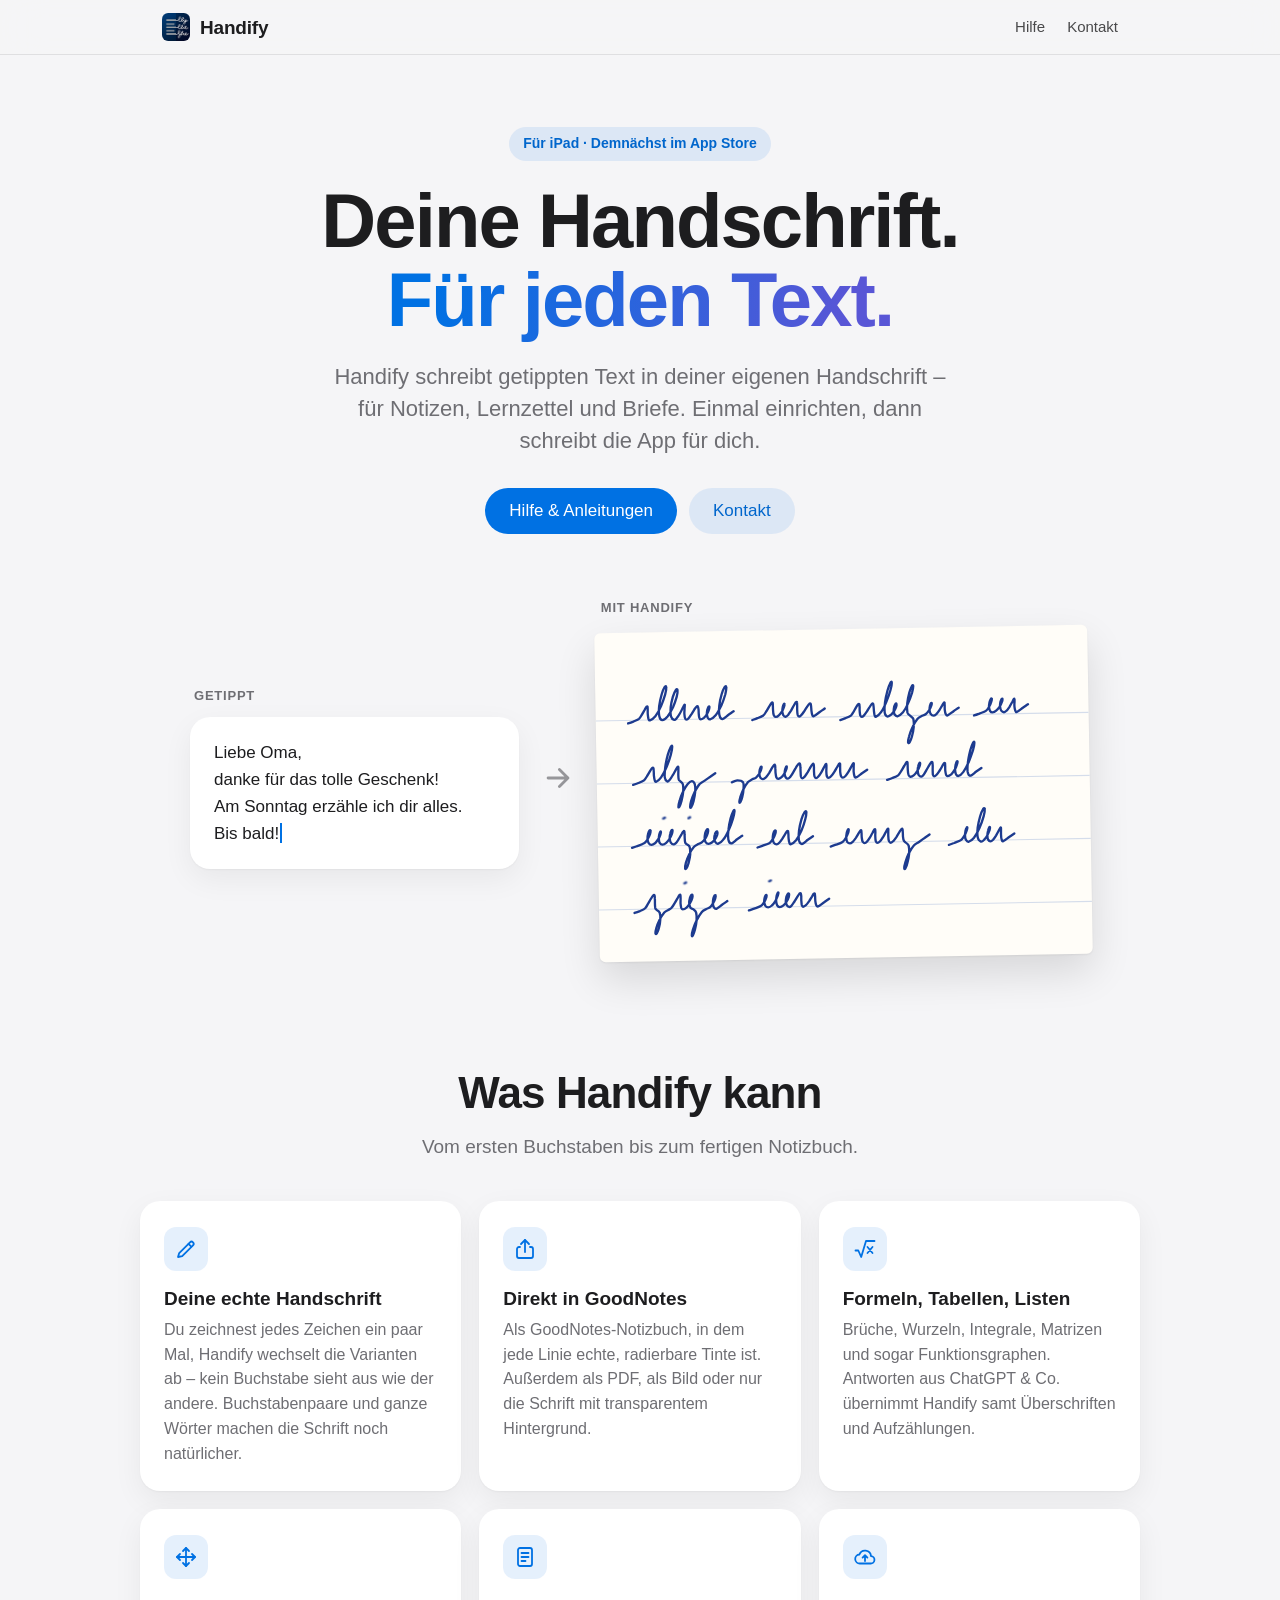
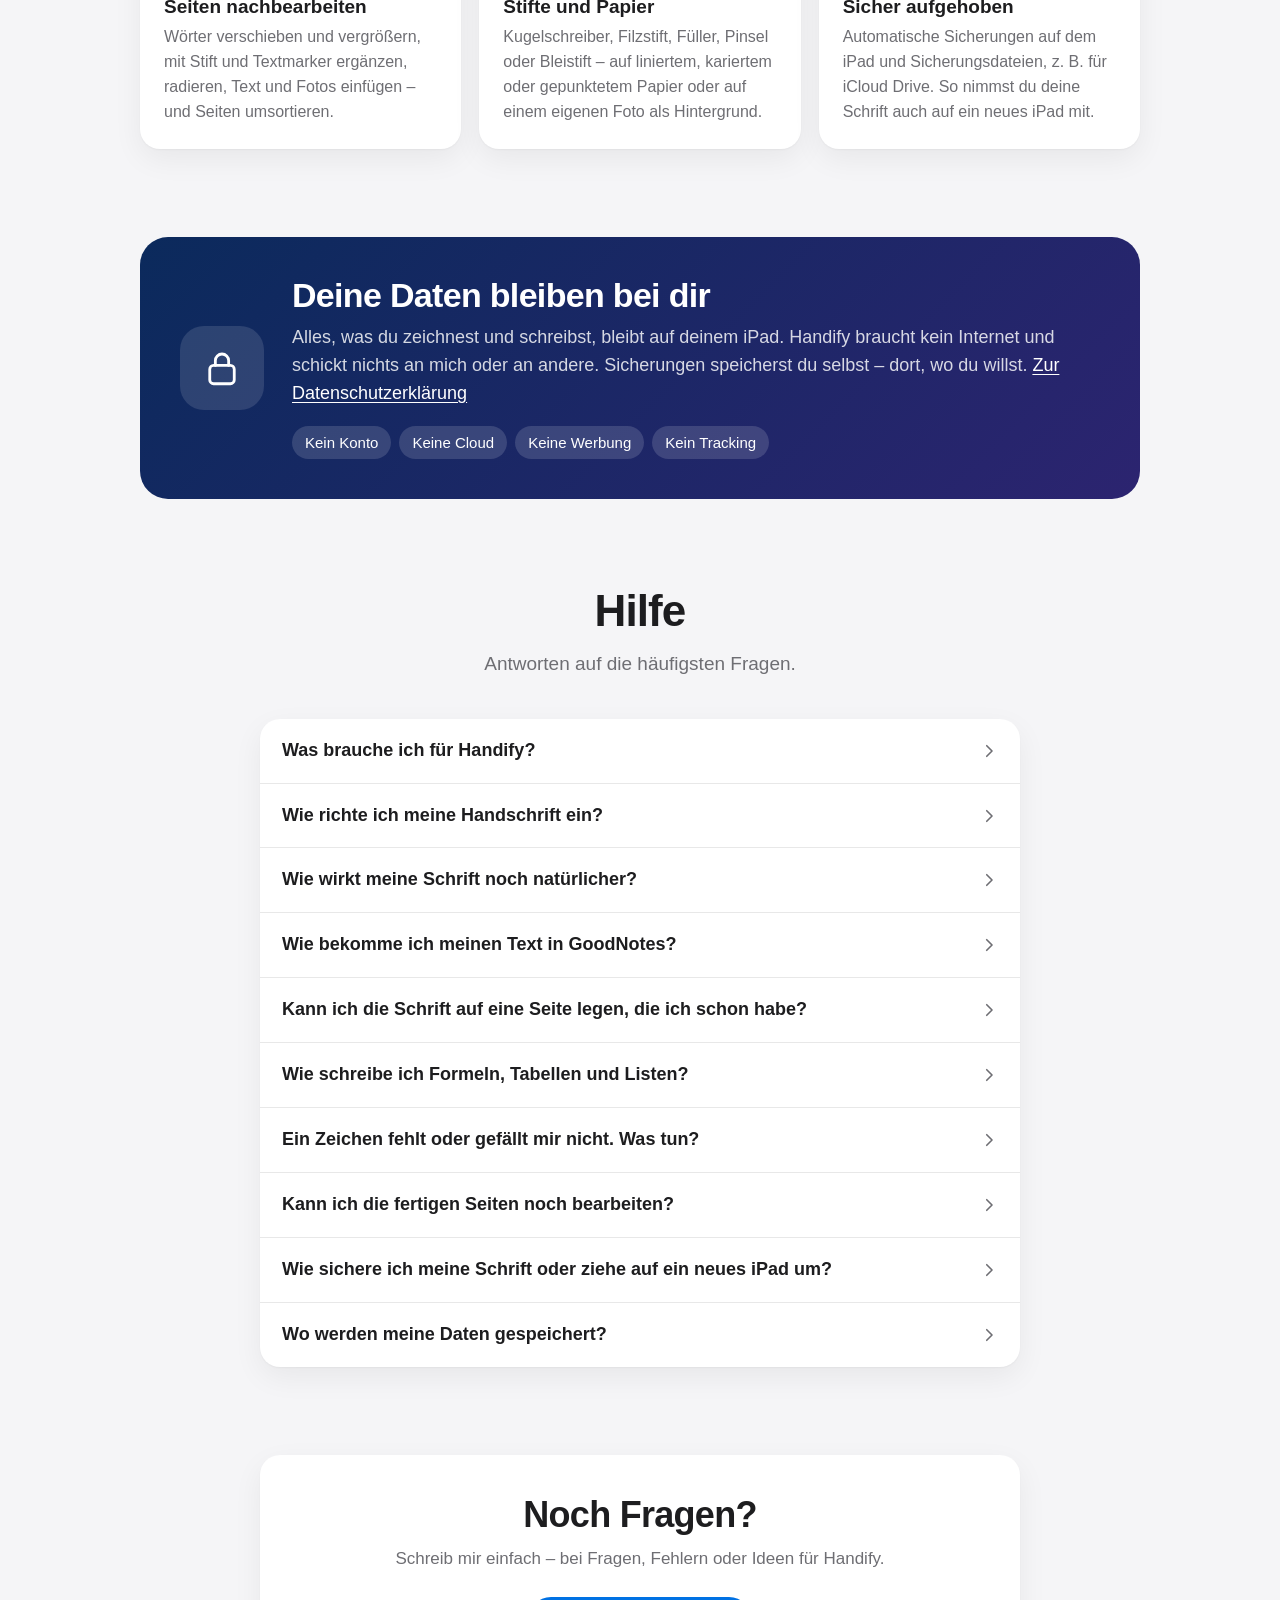
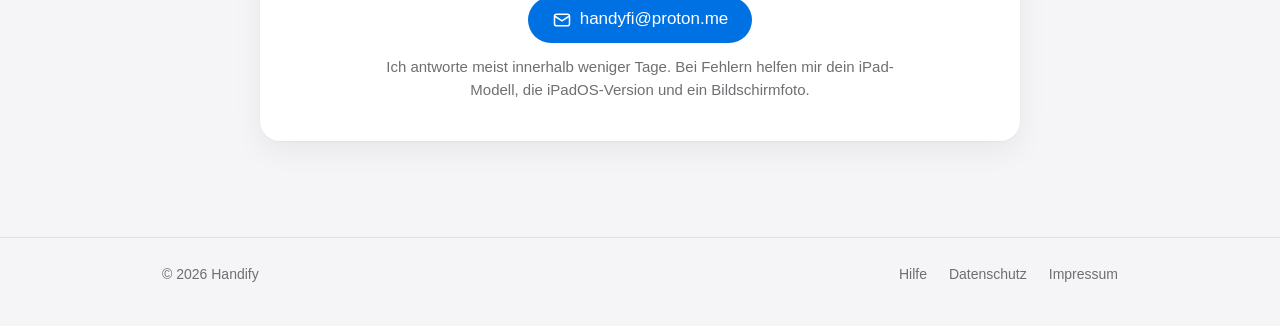
==== index.html @ c8c31cb7 "Neues Logo: Favicon, Kopfzeile und Link-Vorschau Co-Authored-By: Claude Opus 5.5 <noreply@anthropic." ====
<!doctype html>
<html lang="de">
<head>
  <meta charset="utf-8">
  <meta name="viewport" content="width=device-width, initial-scale=1">
  <title>Handify – Deine Handschrift für jeden Text</title>
  <meta name="description" content="Handify schreibt getippten Text in deiner eigenen Handschrift – auf dem iPad, als radierbares GoodNotes-Notizbuch, PDF oder Bild. Ohne Konto, ohne Cloud.">
  <meta name="theme-color" content="#f5f5f7" media="(prefers-color-scheme: light)">
  <meta name="theme-color" content="#000000" media="(prefers-color-scheme: dark)">
  <link rel="canonical" href="https://handifyapp.github.io/">
  <meta property="og:type" content="website">
  <meta property="og:site_name" content="Handify">
  <meta property="og:title" content="Handify – Deine Handschrift für jeden Text">
  <meta property="og:description" content="Getippter Text in deiner eigenen Handschrift – auf dem iPad, als radierbares GoodNotes-Notizbuch, PDF oder Bild.">
  <meta property="og:url" content="https://handifyapp.github.io/">
  <meta property="og:image" content="https://handifyapp.github.io/og.png">
  <meta property="og:locale" content="de_DE">
  <meta name="twitter:card" content="summary_large_image">
  <link rel="icon" href="/favicon.svg" type="image/svg+xml">
  <link rel="icon" href="/favicon-32.png" sizes="32x32" type="image/png">
  <link rel="apple-touch-icon" href="/apple-touch-icon.png">
  <link rel="stylesheet" href="/style.css">
</head>
<body>
  <header class="topbar">
    <div class="wrap">
      <a class="brand" href="/">
        <img src="/favicon.svg" alt="" width="28" height="28">
        Handify
      </a>
      <nav class="nav" aria-label="Seitenbereiche">
        <a href="#hilfe">Hilfe</a>
        <a href="#kontakt">Kontakt</a>
      </nav>
    </div>
  </header>

  <main>
    <section class="hero wrap">
      <p class="eyebrow">Für iPad · Demnächst im App Store</p>
      <h1>Deine Handschrift.<br><span class="gradient">Für jeden Text.</span></h1>
      <p class="lead">Handify schreibt getippten Text in deiner eigenen Handschrift – für Notizen, Lernzettel und Briefe. Einmal einrichten, dann schreibt die App für dich.</p>
      <div class="actions">
        <a class="button" href="#hilfe">Hilfe &amp; Anleitungen</a>
        <a class="button secondary" href="#kontakt">Kontakt</a>
      </div>

      <div class="demo">
        <div>
          <p class="demo-label">Getippt</p>
          <div class="typed">
            <p>Liebe Oma,<br>danke für das tolle Geschenk!<br>Am Sonntag erzähle ich dir alles.<br>Bis bald!<span class="caret" aria-hidden="true"></span></p>
          </div>
        </div>
        <div class="arrow" aria-hidden="true">
          <svg viewBox="0 0 24 24" fill="none" stroke="currentColor" stroke-width="2" stroke-linecap="round" stroke-linejoin="round"><path d="M5 12h14M13 6l6 6-6 6"/></svg>
        </div>
        <div>
          <p class="demo-label">Mit Handify</p>
          <div class="paper">
            <svg viewBox="0 0 360 240" role="img" aria-label="Derselbe Text, mit der Hand geschrieben">
              <line class="rule" x1="0" x2="360" y1="64" y2="64"/>
              <line class="rule" x1="0" x2="360" y1="110" y2="110"/>
              <line class="rule" x1="0" x2="360" y1="156" y2="156"/>
              <line class="rule" x1="0" x2="360" y1="202" y2="202"/>
              <g class="ink"><path class="w" style="--len:289;--t:0.38s;--d:0.40s" d="M23.6 66.2C24.3 66 26.2 65.4 27.5 64.9C28.8 64.3 30.5 63.8 31.6 63C32.6 62.2 33.1 61 33.8 59.9C34.5 58.9 35.3 57.4 35.9 56.5C36.4 55.5 37 54.6 37.3 54.2C37.7 53.9 37.9 53.9 38 54.2C38.1 54.6 38.1 55.5 38.1 56.5C38.1 57.4 38 58.9 38.1 59.9C38.2 61 38.3 62.3 38.5 63C38.8 63.7 38.8 64.5 39.6 64.2C40.5 63.9 42.2 63 43.6 61.3C45 59.6 46.7 56.6 47.9 54C49.1 51.4 50.3 47.9 51 45.7C51.7 43.4 52 41.1 51.9 40.2C51.9 39.3 51.3 39.3 50.7 40.2C50.1 41.1 49.1 43.4 48.4 45.7C47.7 47.9 46.9 51.4 46.5 54C46.2 56.6 46.1 59.6 46.5 61.3C46.8 63 47.7 64.1 48.7 64.2C49.7 64.2 51.2 63.1 52.5 61.6C53.8 60 55.4 57.3 56.6 54.9C57.7 52.5 58.8 49.4 59.4 47.4C60 45.3 60.2 43.2 60.1 42.4C60 41.6 59.4 41.6 58.9 42.4C58.3 43.2 57.3 45.3 56.6 47.4C56 49.4 55.2 52.5 54.9 54.9C54.7 57.3 54.6 60 55 61.6C55.4 63.1 56.6 64 57.3 64.2C58 64.4 58.5 63.7 59.2 62.9C59.9 62.1 60.8 60.8 61.5 59.6C62.2 58.5 63 57 63.5 55.9C64.1 54.9 64.5 53.9 64.8 53.5C65.1 53.1 65.2 53.1 65.2 53.5C65.3 53.9 65.1 54.9 65 55.9C65 57 64.8 58.5 64.8 59.6C64.9 60.8 64.9 62.1 65.2 62.9C65.4 63.7 65.9 64.2 66.4 64.2C66.8 64.2 67.4 63.7 68 63C68.6 62.4 69.3 61.2 70 60.2C70.7 59.1 71.5 57.8 72.1 56.9C72.8 56 73.4 55.1 73.8 54.8C74.2 54.4 74.6 54.4 74.8 54.8C75 55.1 75.1 56 75.2 56.9C75.3 57.8 75.2 59.1 75.3 60.2C75.4 61.2 75.4 62.4 75.7 63C75.9 63.7 76 64.2 76.6 64.2C77.2 64.2 78.2 63.7 79 63.1C79.8 62.4 80.7 61.3 81.3 60.3C82 59.3 82.5 58.1 82.8 57.2C83.1 56.3 83.2 55.5 83.2 55.1C83.1 54.8 82.8 54.8 82.5 55.1C82.3 55.5 81.9 56.3 81.6 57.2C81.4 58.1 81.2 59.3 81.2 60.3C81.3 61.3 81.5 62.4 81.9 63.1C82.3 63.7 82.7 64.5 83.7 64.2C84.6 63.9 86.3 63 87.6 61.4C89 59.7 90.6 56.8 91.9 54.3C93.1 51.8 94.2 48.5 94.9 46.3C95.5 44 95.8 41.9 95.7 41C95.7 40.1 95.1 40.1 94.5 41C93.9 41.9 92.9 44 92.2 46.3C91.5 48.5 90.7 51.8 90.4 54.3C90.1 56.8 90 59.7 90.4 61.4C90.7 63 91.5 64.2 92.6 64.2C93.7 64.1 95.6 62.1 97 61.2C98.4 60.3 100.1 59.1 100.8 58.7"/><path class="w" style="--len:121;--t:0.16s;--d:0.83s" d="M114.3 65.3C114.9 65.1 116.8 64.6 118.1 64C119.5 63.5 121.3 62.9 122.4 62.1C123.5 61.2 124 60 124.8 58.9C125.6 57.7 126.4 56.3 127 55.3C127.7 54.3 128.2 53.3 128.6 52.9C129 52.5 129.2 52.5 129.4 52.9C129.5 53.3 129.5 54.3 129.5 55.3C129.5 56.3 129.5 57.7 129.6 58.9C129.6 60 129.8 61.3 130.1 62.1C130.4 62.8 130.7 63.3 131.3 63.3C132 63.4 133 62.9 133.7 62.2C134.5 61.6 135.4 60.4 136.1 59.4C136.7 58.4 137.3 57.1 137.6 56.2C137.9 55.3 138.1 54.4 138 54.1C138 53.7 137.8 53.7 137.5 54.1C137.3 54.4 136.9 55.3 136.7 56.2C136.5 57.1 136.3 58.4 136.3 59.4C136.4 60.4 136.6 61.6 137 62.2C137.4 62.9 138.1 63.4 138.7 63.3C139.3 63.3 139.8 62.8 140.5 62.1C141.1 61.3 141.9 60 142.7 58.9C143.4 57.7 144.2 56.2 144.8 55.2C145.4 54.2 146 53.3 146.3 52.9C146.7 52.5 147 52.5 147.1 52.9C147.3 53.3 147.2 54.2 147.2 55.2C147.3 56.2 147.1 57.7 147.2 58.9C147.2 60 147.3 61.3 147.5 62.1C147.7 62.8 148 63.3 148.5 63.3C148.9 63.4 149.6 62.9 150.2 62.2C150.9 61.6 151.7 60.4 152.4 59.4C153.1 58.4 153.9 57.1 154.5 56.2C155.1 55.4 155.7 54.5 156.1 54.2C156.5 53.8 156.8 53.8 157.1 54.2C157.3 54.5 157.3 55.4 157.4 56.2C157.5 57.1 157.5 58.4 157.6 59.4C157.7 60.4 157.8 61.6 158.1 62.2C158.4 62.9 158.3 63.7 159.2 63.3C160.1 63 162.2 61.3 163.6 60.3C164.9 59.4 166.7 58.3 167.3 57.8"/><path class="w" style="--len:302;--t:0.40s;--d:1.04s" d="M178.5 66.4C179.2 66.2 181.1 65.6 182.4 65.1C183.7 64.6 185.3 64 186.3 63.3C187.3 62.5 187.7 61.4 188.4 60.4C189 59.4 189.8 58.1 190.3 57.2C190.9 56.3 191.4 55.4 191.8 55.1C192.2 54.7 192.4 54.7 192.6 55.1C192.7 55.4 192.7 56.3 192.8 57.2C192.8 58.1 192.7 59.4 192.8 60.4C192.9 61.4 192.9 62.6 193.2 63.3C193.4 63.9 193.7 64.4 194.2 64.4C194.6 64.4 195.3 63.9 195.9 63.3C196.6 62.6 197.4 61.4 198.1 60.4C198.8 59.4 199.5 58.1 200.2 57.2C200.8 56.3 201.3 55.4 201.8 55C202.2 54.7 202.5 54.7 202.7 55C202.9 55.4 202.9 56.3 203 57.2C203.1 58.1 203.1 59.4 203.2 60.4C203.3 61.4 203.4 62.6 203.6 63.3C203.9 63.9 203.9 64.7 204.7 64.4C205.4 64.1 207 63.2 208.2 61.4C209.5 59.7 211.1 56.6 212.3 53.9C213.5 51.2 214.8 47.7 215.5 45.3C216.2 43 216.6 40.7 216.6 39.8C216.6 38.8 216.2 38.8 215.6 39.8C215.1 40.7 214.1 43 213.4 45.3C212.7 47.7 211.8 51.2 211.4 53.9C211 56.6 210.8 59.7 211 61.4C211.2 63.2 212.1 64.1 212.8 64.4C213.5 64.7 214.6 63.9 215.5 63.3C216.3 62.7 217.3 61.5 218 60.5C218.6 59.6 219.2 58.3 219.5 57.4C219.8 56.5 219.8 55.7 219.7 55.3C219.6 55 219.3 55 219 55.3C218.7 55.7 218.2 56.5 218 57.4C217.8 58.3 217.5 59.6 217.6 60.5C217.7 61.5 218 62.7 218.4 63.3C218.9 63.9 219.5 64.6 220.5 64.4C221.4 64.1 222.9 63.3 224.2 61.8C225.5 60.2 227.1 57.5 228.2 55.1C229.4 52.7 230.5 49.6 231.2 47.5C231.8 45.4 232.2 43.4 232.2 42.5C232.2 41.7 231.7 41.7 231.2 42.5C230.7 43.4 229.8 45.4 229.2 47.5C228.6 49.6 227.9 52.7 227.6 55.1C227.3 57.5 227.3 60.2 227.6 61.8C228 63.3 229.1 63.6 229.8 64.4C230.5 65.2 231.5 65.3 231.9 66.7C232.2 68.1 232.2 70.5 232 72.6C231.8 74.7 231.2 77.4 230.6 79.3C230.1 81.1 229.2 82.9 228.8 83.6C228.3 84.4 227.8 84.4 227.7 83.6C227.7 82.9 227.9 81.1 228.5 79.3C229 77.4 230 74.7 231.1 72.6C232.1 70.5 233.6 68.1 234.8 66.7C236 65.3 237.3 65 238.3 64.4C239.3 63.8 240.1 63.9 240.9 63.3C241.8 62.6 242.7 61.5 243.4 60.5C244.1 59.5 244.7 58.2 245 57.4C245.4 56.5 245.5 55.6 245.5 55.3C245.4 55 245.1 55 244.9 55.3C244.7 55.6 244.3 56.5 244.1 57.4C243.9 58.2 243.7 59.5 243.8 60.5C243.9 61.5 244.2 62.6 244.7 63.3C245.1 63.9 246 64.4 246.6 64.4C247.3 64.4 248 63.9 248.7 63.3C249.4 62.6 250.3 61.4 251 60.4C251.7 59.4 252.4 58.1 253 57.2C253.5 56.3 254 55.4 254.3 55.1C254.6 54.7 254.7 54.7 254.8 55.1C254.9 55.4 254.8 56.3 254.9 57.2C254.9 58.1 254.8 59.4 254.9 60.4C255 61.4 255.2 62.6 255.5 63.3C255.9 63.9 255.9 64.7 256.9 64.4C257.9 64.1 259.9 62.3 261.3 61.4C262.7 60.5 264.4 59.3 265.1 58.9"/><path class="w" style="--len:95;--t:0.12s;--d:1.49s" d="M276.2 64.8C276.9 64.6 278.7 64 280.1 63.5C281.6 62.9 283.7 62.4 284.9 61.6C286.1 60.8 286.7 59.6 287.3 58.6C288 57.5 288.6 56.1 288.9 55.1C289.3 54.2 289.4 53.3 289.3 52.9C289.3 52.5 288.9 52.5 288.7 52.9C288.4 53.3 287.9 54.2 287.7 55.1C287.5 56.1 287.2 57.5 287.2 58.6C287.3 59.6 287.5 60.9 287.9 61.6C288.3 62.3 289 62.8 289.7 62.8C290.5 62.8 291.6 62.3 292.4 61.6C293.3 60.9 294.3 59.7 295 58.7C295.7 57.6 296.4 56.2 296.7 55.3C297.1 54.4 297.2 53.5 297.1 53.1C297.1 52.8 296.8 52.8 296.5 53.1C296.3 53.5 295.8 54.4 295.6 55.3C295.4 56.2 295.2 57.6 295.3 58.7C295.4 59.7 295.6 60.9 296.1 61.6C296.6 62.3 297.5 62.8 298.1 62.8C298.8 62.8 299.4 62.3 300.1 61.6C300.8 61 301.6 59.8 302.3 58.8C302.9 57.7 303.6 56.4 304.2 55.5C304.7 54.6 305.1 53.7 305.4 53.4C305.7 53 305.8 53 305.9 53.4C306 53.7 305.9 54.6 305.9 55.5C305.8 56.4 305.7 57.7 305.8 58.8C305.9 59.8 306 61 306.3 61.6C306.6 62.3 306.6 63.1 307.5 62.8C308.5 62.5 310.6 60.7 311.9 59.8C313.3 58.9 315 57.7 315.7 57.3"/><path class="w" style="--len:223;--t:0.29s;--d:1.66s" d="M26.5 111.1C27.2 110.9 29.1 110.3 30.4 109.8C31.8 109.3 33.5 108.7 34.5 107.9C35.6 107 36.1 105.9 36.8 104.8C37.6 103.7 38.4 102.3 39 101.3C39.6 100.3 40.2 99.4 40.6 99C41 98.6 41.3 98.6 41.5 99C41.7 99.4 41.7 100.3 41.7 101.3C41.8 102.3 41.7 103.7 41.8 104.8C41.9 105.9 42 107.2 42.3 107.9C42.5 108.6 42.6 109.4 43.4 109.1C44.2 108.8 45.7 107.8 47 106C48.3 104.2 50 101.1 51.2 98.3C52.4 95.6 53.7 91.9 54.4 89.5C55.1 87.1 55.5 84.7 55.5 83.8C55.6 82.8 55.1 82.8 54.5 83.8C54 84.7 53 87.1 52.2 89.5C51.5 91.9 50.6 95.6 50.2 98.3C49.8 101.1 49.5 104.2 49.7 106C49.9 107.8 50.9 108.8 51.5 109.1C52.1 109.4 52.6 108.6 53.3 107.8C54 107.1 54.8 105.8 55.5 104.6C56.3 103.5 57 102 57.6 101C58.2 100 58.7 99.1 59.1 98.7C59.4 98.3 59.6 98.3 59.7 98.7C59.8 99.1 59.7 100 59.7 101C59.7 102 59.6 103.5 59.6 104.6C59.6 105.8 59.7 107.1 59.9 107.8C60.2 108.6 60.5 108.5 61 109.1C61.5 109.7 62.5 110 62.8 111.3C63.1 112.6 63.1 115 62.9 117C62.7 119 62.1 121.6 61.6 123.4C61.1 125.2 60.4 126.9 60 127.6C59.6 128.3 59.2 128.3 59.3 127.6C59.3 126.9 59.6 125.2 60.2 123.4C60.7 121.6 61.7 119 62.7 117C63.7 115 65.1 112.6 66.2 111.3C67.3 110 68.5 109.1 69.3 109.1C70.2 109.1 71.1 110 71.5 111.4C71.8 112.7 71.9 115.1 71.7 117.1C71.5 119.2 70.9 121.9 70.4 123.7C69.9 125.5 69.1 127.3 68.7 128C68.2 128.7 67.8 128.7 67.8 128C67.8 127.3 68.1 125.5 68.6 123.7C69.2 121.9 70.2 119.2 71.3 117.1C72.4 115.1 73.8 112.7 75 111.4C76.2 110 77.2 110 78.5 109.1C79.8 108.2 81.5 107 82.9 106.1C84.2 105.2 86 104 86.6 103.6"/><path class="w" style="--len:265;--t:0.35s;--d:2.01s" d="M98.6 110.5C99.2 110.3 101.1 109.3 102.5 109.2C103.8 109.2 105.9 109.5 106.7 110.5C107.5 111.6 107.1 113.8 107 115.6C106.9 117.4 106.4 119.7 106 121.3C105.6 122.9 104.9 124.4 104.6 125C104.2 125.7 103.8 125.7 103.8 125C103.8 124.4 104.1 122.9 104.6 121.3C105.2 119.7 106.1 117.4 107 115.6C108 113.8 109.3 111.7 110.4 110.5C111.5 109.4 112.6 109.1 113.6 108.5C114.5 108 115.3 108.1 116.1 107.5C117 106.8 117.9 105.7 118.6 104.7C119.2 103.8 119.8 102.5 120.1 101.6C120.4 100.8 120.5 100 120.5 99.6C120.4 99.3 120.1 99.3 119.9 99.6C119.7 100 119.3 100.8 119.1 101.6C118.9 102.5 118.7 103.8 118.8 104.7C118.8 105.7 119.1 106.8 119.5 107.5C120 108.1 120.8 108.6 121.4 108.5C122.1 108.5 122.7 108 123.5 107.3C124.2 106.6 125.1 105.3 125.9 104.2C126.6 103.1 127.4 101.7 128 100.7C128.7 99.7 129.2 98.8 129.6 98.4C130 98 130.2 98 130.3 98.4C130.5 98.8 130.5 99.7 130.5 100.7C130.6 101.7 130.5 103.1 130.6 104.2C130.7 105.3 130.8 106.6 131.1 107.3C131.4 108 131.8 108.5 132.4 108.5C133 108.6 134 108.1 134.7 107.5C135.5 106.9 136.4 105.8 137 104.8C137.6 103.9 138.2 102.6 138.5 101.8C138.8 101 138.9 100.2 138.9 99.8C138.9 99.5 138.6 99.5 138.4 99.8C138.2 100.2 137.8 101 137.6 101.8C137.4 102.6 137.2 103.9 137.2 104.8C137.3 105.8 137.5 106.9 137.9 107.5C138.3 108.1 139 108.6 139.6 108.5C140.2 108.5 140.6 108 141.3 107.3C141.9 106.5 142.8 105.2 143.5 104C144.2 102.9 145.1 101.3 145.7 100.3C146.4 99.3 147 98.3 147.5 97.9C148 97.5 148.3 97.5 148.5 97.9C148.7 98.3 148.8 99.3 148.8 100.3C148.9 101.3 148.8 102.9 148.9 104C148.9 105.2 148.9 106.5 149.1 107.3C149.3 108 149.6 108.5 150 108.5C150.5 108.6 151.1 108 151.8 107.3C152.4 106.6 153.2 105.3 154 104.2C154.7 103.1 155.5 101.6 156.1 100.6C156.7 99.6 157.3 98.7 157.7 98.3C158.1 97.9 158.3 97.9 158.5 98.3C158.7 98.7 158.6 99.6 158.7 100.6C158.7 101.6 158.6 103.1 158.7 104.2C158.7 105.3 158.8 106.6 159 107.3C159.2 108 159.5 108.5 160 108.5C160.5 108.6 161.1 108.1 161.8 107.3C162.5 106.6 163.3 105.4 164 104.3C164.7 103.2 165.4 101.8 166 100.8C166.5 99.9 167 98.9 167.3 98.6C167.6 98.2 167.7 98.2 167.8 98.6C167.9 98.9 167.8 99.9 167.8 100.8C167.8 101.8 167.6 103.2 167.7 104.3C167.7 105.4 167.8 106.6 168 107.3C168.3 108.1 168.6 108.6 169.1 108.5C169.7 108.5 170.4 108 171.1 107.3C171.9 106.6 172.8 105.3 173.5 104.2C174.3 103.1 175 101.6 175.7 100.6C176.3 99.7 176.8 98.7 177.1 98.3C177.5 97.9 177.6 97.9 177.8 98.3C177.9 98.7 177.8 99.7 177.8 100.6C177.8 101.6 177.8 103.1 177.8 104.2C177.9 105.3 178 106.6 178.3 107.3C178.6 108 179.1 108.5 179.6 108.5C180.1 108.6 180.9 108 181.6 107.3C182.3 106.6 183.2 105.3 183.9 104.2C184.6 103.1 185.4 101.6 185.9 100.7C186.5 99.7 187 98.7 187.3 98.3C187.6 98 187.7 98 187.8 98.3C187.9 98.7 187.7 99.7 187.7 100.7C187.7 101.6 187.6 103.1 187.6 104.2C187.7 105.3 187.8 106.6 188.1 107.3C188.3 108 188.4 108.8 189.3 108.5C190.2 108.3 192.3 106.5 193.7 105.5C195.1 104.6 196.8 103.5 197.5 103"/><path class="w" style="--len:208;--t:0.27s;--d:2.40s" d="M211.9 110.7C212.5 110.5 214.4 110 215.8 109.4C217.1 108.9 218.9 108.3 220 107.5C221.1 106.6 221.7 105.4 222.4 104.3C223.2 103.1 224 101.6 224.7 100.6C225.3 99.6 225.9 98.6 226.2 98.2C226.6 97.8 226.8 97.8 227 98.2C227.1 98.6 227.1 99.6 227.1 100.6C227.1 101.6 227.1 103.1 227.2 104.3C227.2 105.4 227.4 106.7 227.7 107.5C228 108.2 228.3 108.7 228.9 108.7C229.6 108.8 230.7 108.3 231.6 107.6C232.5 106.9 233.4 105.6 234.1 104.5C234.8 103.5 235.5 102.1 235.8 101.1C236.2 100.2 236.3 99.3 236.2 98.9C236.2 98.5 235.9 98.5 235.7 98.9C235.4 99.3 235 100.2 234.8 101.1C234.5 102.1 234.3 103.5 234.4 104.5C234.4 105.6 234.7 106.9 235.1 107.6C235.6 108.3 236.5 108.8 237 108.7C237.6 108.7 238 108.2 238.6 107.5C239.2 106.8 239.9 105.5 240.6 104.3C241.3 103.2 242.1 101.8 242.7 100.8C243.3 99.8 243.9 98.8 244.3 98.4C244.7 98 245 98 245.2 98.4C245.3 98.8 245.3 99.8 245.4 100.8C245.4 101.8 245.3 103.2 245.3 104.3C245.3 105.5 245.3 106.8 245.4 107.5C245.6 108.2 245.8 108.7 246.2 108.7C246.7 108.8 247.4 108.3 248.1 107.6C248.8 106.9 249.6 105.7 250.3 104.7C251 103.7 251.8 102.3 252.3 101.4C252.9 100.5 253.4 99.6 253.7 99.2C254.1 98.9 254.2 98.9 254.4 99.2C254.5 99.6 254.4 100.5 254.5 101.4C254.5 102.3 254.4 103.7 254.5 104.7C254.6 105.7 254.7 106.9 255 107.6C255.3 108.3 255.5 108.8 256.2 108.7C256.8 108.7 257.9 108.2 258.8 107.5C259.6 106.7 260.6 105.4 261.3 104.3C262 103.1 262.7 101.6 263 100.6C263.4 99.6 263.6 98.6 263.6 98.2C263.6 97.8 263.3 97.8 263 98.2C262.8 98.6 262.4 99.6 262.1 100.6C261.9 101.6 261.6 103.1 261.7 104.3C261.7 105.4 261.9 106.7 262.3 107.5C262.7 108.2 263.2 109 264.1 108.7C265 108.5 266.4 107.5 267.7 105.8C269 104.1 270.6 101.1 271.8 98.5C273 95.8 274.2 92.4 275 90.1C275.7 87.8 276.1 85.5 276.1 84.6C276.1 83.7 275.7 83.7 275.2 84.6C274.7 85.5 273.7 87.8 273 90.1C272.4 92.4 271.5 95.8 271.2 98.5C270.8 101.1 270.6 104.1 270.8 105.8C271.1 107.5 271.7 108.8 272.7 108.7C273.7 108.7 275.7 106.7 277.1 105.7C278.5 104.8 280.2 103.7 280.9 103.2"/><path class="w" style="--len:279;--t:0.37s;--d:2.73s" d="M24.9 157.1C25.5 156.9 27.3 156.3 28.8 155.8C30.3 155.3 32.6 154.7 33.8 153.8C35.1 153 35.8 151.8 36.6 150.6C37.3 149.5 37.9 148 38.3 147C38.6 146 38.7 145 38.6 144.6C38.6 144.2 38.2 144.2 37.9 144.6C37.6 145 37.1 146 36.8 147C36.5 148 36.3 149.5 36.3 150.6C36.4 151.8 36.6 153.1 37.1 153.8C37.6 154.6 38.4 155.1 39.2 155.1C40 155.1 40.9 154.6 41.7 154C42.5 153.3 43.4 152.1 44.1 151.1C44.8 150.1 45.4 148.8 45.7 147.9C46 147 46.2 146.1 46.2 145.8C46.2 145.4 45.9 145.4 45.7 145.8C45.5 146.1 45.1 147 44.9 147.9C44.7 148.8 44.5 150.1 44.6 151.1C44.6 152.1 44.8 153.3 45.3 154C45.7 154.6 46.3 155.1 47.1 155.1C47.8 155.1 49 154.6 49.9 153.8C50.8 153.1 51.8 151.8 52.5 150.7C53.3 149.5 53.9 148.1 54.3 147.1C54.6 146.1 54.7 145.1 54.7 144.7C54.6 144.3 54.3 144.3 54 144.7C53.7 145.1 53.2 146.1 53 147.1C52.7 148.1 52.5 149.5 52.5 150.7C52.6 151.8 52.8 153.1 53.3 153.8C53.8 154.6 54.7 155.1 55.3 155.1C56 155.1 56.4 154.6 57.1 154C57.7 153.3 58.5 152.1 59.2 151.1C59.9 150.1 60.6 148.7 61.2 147.8C61.7 146.9 62.2 146 62.6 145.7C62.9 145.3 63.1 145.3 63.3 145.7C63.4 146 63.4 146.9 63.4 147.8C63.5 148.7 63.4 150.1 63.5 151.1C63.5 152.1 63.6 153.3 63.8 154C64.1 154.6 64.4 154.6 64.9 155.1C65.4 155.6 66.6 156 67 157.2C67.4 158.5 67.4 160.7 67.3 162.6C67.1 164.5 66.5 167 66 168.7C65.5 170.4 64.8 172 64.3 172.7C63.9 173.3 63.4 173.3 63.4 172.7C63.3 172 63.5 170.4 64 168.7C64.5 167 65.5 164.5 66.5 162.6C67.5 160.7 68.8 158.5 70 157.2C71.1 156 72.3 155.7 73.3 155.1C74.3 154.5 75.2 154.6 76.1 153.8C77 153.1 78 151.8 78.8 150.7C79.5 149.6 80.1 148.1 80.4 147.1C80.7 146.1 80.7 145.1 80.6 144.7C80.5 144.3 80.1 144.3 79.7 144.7C79.4 145.1 78.8 146.1 78.5 147.1C78.3 148.1 78 149.6 78 150.7C78 151.8 78.3 153.1 78.7 153.8C79.2 154.6 80 155.1 80.8 155.1C81.6 155.1 82.6 154.7 83.5 154C84.3 153.4 85.2 152.3 85.9 151.4C86.5 150.4 87 149.2 87.3 148.4C87.5 147.5 87.5 146.7 87.4 146.4C87.3 146 86.9 146 86.5 146.4C86.2 146.7 85.7 147.5 85.5 148.4C85.2 149.2 85 150.4 85 151.4C85.1 152.3 85.4 153.4 85.9 154C86.3 154.7 86.9 155.4 87.9 155.1C88.9 154.8 90.3 153.9 91.6 152.2C93 150.6 94.6 147.6 95.8 145C97.1 142.4 98.3 139 99 136.8C99.7 134.5 100.1 132.3 100.2 131.4C100.2 130.5 99.8 130.5 99.3 131.4C98.8 132.3 97.9 134.5 97.2 136.8C96.6 139 95.8 142.4 95.5 145C95.1 147.6 95 150.6 95.3 152.2C95.6 153.9 96.2 155.1 97.3 155.1C98.4 155.1 100.4 153 101.7 152.1C103.1 151.2 104.8 150 105.5 149.6"/><path class="w" style="--len:127;--t:0.17s;--d:3.14s" d="M116.5 158.4C117.1 158.2 118.9 157.6 120.4 157.1C121.9 156.6 124.1 156 125.4 155.2C126.6 154.4 127.3 153.2 128 152.1C128.7 151 129.3 149.6 129.6 148.7C130 147.7 130 146.8 129.9 146.4C129.9 146 129.5 146 129.2 146.4C128.9 146.8 128.4 147.7 128.1 148.7C127.9 149.6 127.7 151 127.7 152.1C127.8 153.2 128 154.5 128.5 155.2C129 155.9 129.9 156.4 130.5 156.4C131.2 156.4 131.7 155.9 132.4 155.2C133.1 154.6 133.9 153.4 134.6 152.4C135.3 151.3 136.1 150 136.7 149.1C137.3 148.2 137.8 147.3 138.2 146.9C138.6 146.6 138.8 146.6 139 146.9C139.1 147.3 139.1 148.2 139.2 149.1C139.2 150 139.2 151.3 139.3 152.4C139.4 153.4 139.5 154.6 139.8 155.2C140 155.9 140.1 156.7 140.9 156.4C141.7 156.1 143.4 155.2 144.7 153.6C146 151.9 147.6 149 148.8 146.5C150 143.9 151.1 140.6 151.7 138.4C152.4 136.1 152.6 134 152.6 133.1C152.5 132.2 151.9 132.2 151.3 133.1C150.7 134 149.6 136.1 148.9 138.4C148.2 140.6 147.4 143.9 147 146.5C146.7 149 146.5 151.9 146.8 153.6C147.2 155.2 147.9 156.4 148.9 156.4C150 156.4 152 154.3 153.3 153.4C154.7 152.5 156.5 151.3 157.1 150.9"/><path class="w" style="--len:194;--t:0.26s;--d:3.36s" d="M169.9 158.6C170.6 158.4 172.3 157.8 173.8 157.3C175.3 156.8 177.4 156.2 178.6 155.4C179.9 154.5 180.5 153.4 181.2 152.2C181.9 151.1 182.5 149.7 182.9 148.7C183.2 147.7 183.3 146.8 183.3 146.4C183.3 146 183 146 182.7 146.4C182.5 146.8 182 147.7 181.8 148.7C181.6 149.7 181.3 151.1 181.4 152.2C181.4 153.4 181.6 154.6 182 155.4C182.5 156.1 183.3 156.6 183.9 156.6C184.6 156.6 185.3 156.1 186 155.5C186.8 154.8 187.6 153.6 188.4 152.6C189.1 151.6 189.9 150.3 190.4 149.4C191 148.5 191.5 147.6 191.8 147.3C192.2 146.9 192.3 146.9 192.4 147.3C192.6 147.6 192.5 148.5 192.6 149.4C192.6 150.3 192.6 151.6 192.7 152.6C192.8 153.6 193 154.8 193.3 155.5C193.7 156.1 194.2 156.6 194.7 156.6C195.3 156.6 195.9 156.1 196.5 155.4C197.2 154.7 198 153.5 198.7 152.4C199.4 151.3 200.1 149.9 200.7 149C201.2 148 201.7 147.1 202 146.7C202.4 146.4 202.5 146.4 202.6 146.7C202.7 147.1 202.7 148 202.7 149C202.6 149.9 202.5 151.3 202.6 152.4C202.6 153.5 202.7 154.7 202.9 155.4C203.2 156.1 203.5 156.6 204 156.6C204.5 156.6 205.3 156.1 206 155.4C206.7 154.7 207.5 153.4 208.3 152.3C209 151.2 209.7 149.8 210.3 148.8C210.9 147.9 211.3 146.9 211.6 146.6C211.9 146.2 212.1 146.2 212.2 146.6C212.2 146.9 212.1 147.9 212.1 148.8C212.1 149.8 212 151.2 212.1 152.3C212.1 153.4 212.2 154.7 212.5 155.4C212.8 156.1 213.2 156.6 213.8 156.6C214.3 156.6 215 156.1 215.7 155.4C216.5 154.7 217.3 153.5 218.1 152.4C218.8 151.3 219.6 149.9 220.2 149C220.9 148 221.4 147.1 221.8 146.7C222.2 146.3 222.4 146.3 222.5 146.7C222.7 147.1 222.7 148 222.7 149C222.8 149.9 222.7 151.3 222.8 152.4C222.9 153.5 223.1 154.7 223.4 155.4C223.7 156.1 224.1 156 224.6 156.6C225.2 157.2 226.4 157.5 226.8 158.9C227.2 160.2 227.2 162.6 227.1 164.6C226.9 166.6 226.3 169.3 225.8 171.1C225.4 172.9 224.6 174.7 224.2 175.4C223.7 176.1 223.3 176.1 223.3 175.4C223.3 174.7 223.6 172.9 224.2 171.1C224.8 169.3 225.8 166.6 226.8 164.6C227.9 162.6 229.4 160.2 230.6 158.9C231.8 157.5 232.8 157.5 234.1 156.6C235.4 155.7 237.1 154.5 238.5 153.6C239.8 152.7 241.6 151.5 242.2 151.1"/><path class="w" style="--len:155;--t:0.20s;--d:3.67s" d="M256.2 158.9C256.9 158.7 258.6 158.1 260.1 157.6C261.6 157 263.7 156.5 265 155.6C266.2 154.8 266.8 153.6 267.6 152.4C268.3 151.3 269 149.8 269.3 148.8C269.7 147.8 269.9 146.9 269.9 146.5C269.9 146.1 269.6 146.1 269.4 146.5C269.1 146.9 268.7 147.8 268.5 148.8C268.3 149.8 268 151.3 268.1 152.4C268.1 153.6 268.3 154.9 268.8 155.6C269.2 156.4 269.7 157.1 270.7 156.9C271.6 156.6 273.2 155.7 274.6 154C275.9 152.3 277.6 149.4 278.8 146.8C280.1 144.2 281.2 140.9 281.9 138.6C282.6 136.3 282.9 134.1 282.8 133.2C282.8 132.4 282.2 132.4 281.6 133.2C281 134.1 280 136.3 279.3 138.6C278.6 140.9 277.8 144.2 277.4 146.8C277.1 149.4 277 152.3 277.4 154C277.7 155.7 278.8 156.6 279.6 156.9C280.3 157.1 281.2 156.4 282 155.6C282.8 154.9 283.7 153.6 284.3 152.5C285 151.4 285.6 149.9 286 148.9C286.3 147.9 286.5 147 286.4 146.6C286.4 146.2 286.1 146.2 285.9 146.6C285.7 147 285.2 147.9 285 148.9C284.7 149.9 284.4 151.4 284.4 152.5C284.4 153.6 284.6 154.9 284.9 155.6C285.3 156.4 286 156.9 286.6 156.9C287.2 156.9 287.8 156.4 288.5 155.7C289.1 155 290 153.8 290.7 152.7C291.3 151.7 292.1 150.3 292.6 149.4C293.2 148.5 293.6 147.6 293.9 147.2C294.2 146.8 294.4 146.8 294.4 147.2C294.5 147.6 294.4 148.5 294.4 149.4C294.4 150.3 294.3 151.7 294.4 152.7C294.4 153.8 294.5 155 294.8 155.7C295 156.4 295 157.2 295.9 156.9C296.9 156.6 299 154.8 300.3 153.9C301.7 153 303.5 151.8 304.1 151.4"/><path class="w" style="--len:217;--t:0.29s;--d:3.92s" d="M25.9 204.6C26.6 204.4 28.5 203.8 29.8 203.3C31.1 202.7 32.7 202.2 33.7 201.3C34.7 200.4 35.1 199.2 35.9 198C36.6 196.9 37.4 195.4 38.1 194.4C38.7 193.3 39.3 192.4 39.8 192C40.2 191.6 40.5 191.6 40.7 192C40.9 192.4 40.9 193.3 40.9 194.4C41 195.4 40.9 196.9 40.9 198C40.9 199.2 40.9 200.5 41.1 201.3C41.3 202 41.5 202 42 202.6C42.5 203.1 43.8 203.4 44.2 204.6C44.7 205.9 44.8 208 44.6 209.9C44.5 211.8 44 214.2 43.5 215.9C43.1 217.5 42.3 219.1 41.9 219.7C41.4 220.4 41 220.4 40.9 219.7C40.9 219.1 41.1 217.5 41.6 215.9C42.1 214.2 43.1 211.8 44.1 209.9C45.1 208 46.5 205.9 47.6 204.6C48.8 203.4 50.2 203.1 51.1 202.6C52 202 52.3 202 53 201.3C53.6 200.6 54.5 199.3 55.2 198.1C56 197 56.8 195.5 57.4 194.5C58 193.5 58.5 192.5 58.9 192.1C59.3 191.7 59.5 191.7 59.6 192.1C59.7 192.5 59.7 193.5 59.7 194.5C59.7 195.5 59.6 197 59.6 198.1C59.7 199.3 59.8 200.6 60 201.3C60.3 202 60.5 202.6 61.1 202.6C61.8 202.6 63 202.1 63.9 201.3C64.8 200.6 65.8 199.3 66.5 198.1C67.2 197 67.9 195.5 68.2 194.5C68.5 193.6 68.5 192.6 68.4 192.2C68.3 191.8 67.9 191.8 67.6 192.2C67.3 192.6 66.7 193.6 66.5 194.5C66.2 195.5 65.9 197 65.9 198.1C66 199.3 66.2 200.6 66.7 201.3C67.1 202.1 68 202 68.7 202.6C69.4 203.2 70.4 203.5 70.8 204.9C71.2 206.3 71.2 208.7 71.1 210.8C70.9 212.9 70.3 215.6 69.8 217.5C69.3 219.3 68.6 221.1 68.2 221.8C67.8 222.5 67.4 222.5 67.4 221.8C67.4 221.1 67.7 219.3 68.3 217.5C69 215.6 70 212.9 71.1 210.8C72.2 208.7 73.7 206.3 74.9 204.9C76.1 203.5 77.4 203.2 78.4 202.6C79.4 202 80.1 202.1 81 201.4C81.8 200.7 82.8 199.5 83.4 198.4C84.1 197.4 84.7 196 85 195C85.3 194.1 85.4 193.2 85.3 192.8C85.3 192.5 84.9 192.5 84.6 192.8C84.3 193.2 83.9 194.1 83.6 195C83.4 196 83.1 197.4 83.2 198.4C83.2 199.5 83.4 200.7 83.8 201.4C84.2 202.1 84.7 202.9 85.7 202.6C86.7 202.3 88.7 200.5 90.1 199.6C91.5 198.7 93.2 197.5 93.8 197.1"/><path class="w" style="--len:147;--t:0.19s;--d:4.26s" d="M109.4 204.2C110.1 204 111.8 203.4 113.3 202.9C114.8 202.4 116.9 201.9 118.1 201.1C119.4 200.4 119.9 199.4 120.6 198.4C121.3 197.5 121.8 196.2 122.1 195.4C122.5 194.6 122.5 193.7 122.5 193.4C122.4 193.1 122.1 193.1 121.8 193.4C121.6 193.7 121.2 194.6 121 195.4C120.8 196.2 120.6 197.5 120.7 198.4C120.8 199.4 121.1 200.5 121.5 201.1C122 201.8 122.8 202.2 123.5 202.2C124.3 202.2 125.3 201.7 126.2 200.9C127.1 200.2 128.1 198.8 128.8 197.7C129.5 196.6 130.2 195 130.6 194C131 193 131.1 192.1 131.2 191.7C131.2 191.3 130.9 191.3 130.7 191.7C130.5 192.1 130 193 129.8 194C129.6 195 129.4 196.6 129.4 197.7C129.5 198.8 129.7 200.2 130.1 200.9C130.5 201.7 131.2 202.2 132 202.2C132.7 202.2 133.8 201.7 134.7 201C135.5 200.4 136.5 199.2 137.1 198.1C137.8 197.1 138.4 195.7 138.7 194.8C138.9 193.9 139 193 138.9 192.6C138.7 192.3 138.3 192.3 138 192.6C137.7 193 137.2 193.9 136.9 194.8C136.7 195.7 136.4 197.1 136.4 198.1C136.5 199.2 136.7 200.4 137.2 201C137.6 201.7 138.6 202.2 139.2 202.2C139.8 202.2 140.2 201.7 140.8 201C141.5 200.3 142.2 199.1 142.9 198.1C143.6 197 144.4 195.6 145 194.7C145.6 193.8 146.2 192.9 146.6 192.5C147 192.2 147.3 192.2 147.5 192.5C147.7 192.9 147.7 193.8 147.8 194.7C147.8 195.6 147.7 197 147.8 198.1C147.9 199.1 147.9 200.3 148.1 201C148.4 201.7 148.6 202.2 149.1 202.2C149.6 202.2 150.4 201.7 151.1 201.1C151.9 200.4 152.7 199.2 153.5 198.2C154.2 197.2 155 195.8 155.6 194.9C156.1 194.1 156.6 193.2 157 192.8C157.4 192.5 157.6 192.5 157.7 192.8C157.8 193.2 157.8 194.1 157.9 194.9C157.9 195.8 157.9 197.2 158 198.2C158.1 199.2 158.3 200.4 158.6 201.1C158.9 201.7 159 202.5 160 202.2C160.9 201.9 163 200.1 164.4 199.2C165.7 198.3 167.5 197.1 168.1 196.7"/><path class="dot" style="--d:4.50s" d="M48.1 136.1l1.2 -0.6"/><path class="dot" style="--d:4.50s" d="M66.5 136.1l1.2 -0.6"/><path class="dot" style="--d:4.50s" d="M62.7 183.6l1.2 -0.6"/><path class="dot" style="--d:4.50s" d="M124.6 183.2l1.2 -0.6"/></g>
            </svg>
          </div>
        </div>
      </div>
    </section>

    <section class="section wrap" aria-labelledby="funktionen">
      <div class="section-head">
        <h2 id="funktionen">Was Handify kann</h2>
        <p>Vom ersten Buchstaben bis zum fertigen Notizbuch.</p>
      </div>
      <div class="features">
        <article class="card">
          <div class="icon"><svg viewBox="0 0 24 24" aria-hidden="true"><path d="M4 20l4.2-.9L19 8.3a2.1 2.1 0 0 0-3-3L5.2 16.1 4 20z"/><path d="M14.5 6.8l2.8 2.8"/></svg></div>
          <h3>Deine echte Handschrift</h3>
          <p>Du zeichnest jedes Zeichen ein paar Mal, Handify wechselt die Varianten ab – kein Buchstabe sieht aus wie der andere. Buchstabenpaare und ganze Wörter machen die Schrift noch natürlicher.</p>
        </article>
        <article class="card">
          <div class="icon"><svg viewBox="0 0 24 24" aria-hidden="true"><path d="M12 3v12"/><path d="M8 7l4-4 4 4"/><path d="M7 10H6a2 2 0 0 0-2 2v7a2 2 0 0 0 2 2h12a2 2 0 0 0 2-2v-7a2 2 0 0 0-2-2h-1"/></svg></div>
          <h3>Direkt in GoodNotes</h3>
          <p>Als GoodNotes-Notizbuch, in dem jede Linie echte, radierbare Tinte ist. Außerdem als PDF, als Bild oder nur die Schrift mit transparentem Hintergrund.</p>
        </article>
        <article class="card">
          <div class="icon"><svg viewBox="0 0 24 24" aria-hidden="true"><path d="M2.5 13.5h2.8l2.9 6.5L13 4h8.5"/><path d="M14.5 10l5 6M19.5 10l-5 6"/></svg></div>
          <h3>Formeln, Tabellen, Listen</h3>
          <p>Brüche, Wurzeln, Integrale, Matrizen und sogar Funktionsgraphen. Antworten aus ChatGPT &amp; Co. übernimmt Handify samt Überschriften und Aufzählungen.</p>
        </article>
        <article class="card">
          <div class="icon"><svg viewBox="0 0 24 24" aria-hidden="true"><path d="M12 3v18M3 12h18"/><path d="M9 6l3-3 3 3M9 18l3 3 3-3M6 9l-3 3 3 3M18 9l3 3-3 3"/></svg></div>
          <h3>Seiten nachbearbeiten</h3>
          <p>Wörter verschieben und vergrößern, mit Stift und Textmarker ergänzen, radieren, Text und Fotos einfügen – und Seiten umsortieren.</p>
        </article>
        <article class="card">
          <div class="icon"><svg viewBox="0 0 24 24" aria-hidden="true"><rect x="5" y="3" width="14" height="18" rx="2"/><path d="M8.5 8h7M8.5 12h7M8.5 16h4"/></svg></div>
          <h3>Stifte und Papier</h3>
          <p>Kugelschreiber, Filzstift, Füller, Pinsel oder Bleistift – auf liniertem, kariertem oder gepunktetem Papier oder auf einem eigenen Foto als Hintergrund.</p>
        </article>
        <article class="card">
          <div class="icon"><svg viewBox="0 0 24 24" aria-hidden="true"><path d="M7 18.5a4.5 4.5 0 0 1-.6-9 6 6 0 0 1 11.6 1.6 3.7 3.7 0 0 1-.5 7.4H7z"/><path d="M12 16v-5.5M9.6 12.6 12 10.2l2.4 2.4"/></svg></div>
          <h3>Sicher aufgehoben</h3>
          <p>Automatische Sicherungen auf dem iPad und Sicherungsdateien, z. B. für iCloud Drive. So nimmst du deine Schrift auch auf ein neues iPad mit.</p>
        </article>
      </div>

      <div class="privacy">
        <div class="privacy-icon"><svg viewBox="0 0 24 24" aria-hidden="true"><rect x="5" y="10.5" width="14" height="10.5" rx="2.2"/><path d="M8.2 10.5V7.8a3.8 3.8 0 0 1 7.6 0v2.7"/></svg></div>
        <div>
          <h2>Deine Daten bleiben bei dir</h2>
          <p>Alles, was du zeichnest und schreibst, bleibt auf deinem iPad. Handify braucht kein Internet und schickt nichts an mich oder an andere. Sicherungen speicherst du selbst – dort, wo du willst. <a href="/datenschutz/">Zur Datenschutzerklärung</a></p>
          <ul class="chips">
            <li>Kein Konto</li>
            <li>Keine Cloud</li>
            <li>Keine Werbung</li>
            <li>Kein Tracking</li>
          </ul>
        </div>
      </div>
    </section>

    <section class="section wrap" id="hilfe" aria-labelledby="hilfe-titel">
      <div class="section-head">
        <h2 id="hilfe-titel">Hilfe</h2>
        <p>Antworten auf die häufigsten Fragen.</p>
      </div>
      <div class="faq">
        <details>
          <summary>Was brauche ich für Handify?<svg viewBox="0 0 24 24" aria-hidden="true"><path d="M9 5l7 7-7 7"/></svg></summary>
          <div class="answer">
            <p>Ein iPad mit iPadOS 16 oder neuer – also jedes iPad ab 2017. Am schönsten wird die Schrift mit dem Apple Pencil, weil er den Druck erkennt und den Strich dabei dicker macht. Mit dem Finger geht es aber auch.</p>
          </div>
        </details>
        <details>
          <summary>Wie richte ich meine Handschrift ein?<svg viewBox="0 0 24 24" aria-hidden="true"><path d="M9 5l7 7-7 7"/></svg></summary>
          <div class="answer">
            <p>Beim ersten Start zeichnest du jedes Zeichen über eine farbige Grundlinie – so, wie du normalerweise auf Papier schreibst. Danach zeichnest du jedes Zeichen ein zweites Mal und zum Schluss die Kleinbuchstaben ein drittes Mal.</p>
            <p>Nicht abmalen, sondern einfach schreiben: Aus den kleinen Unterschieden entsteht eine natürlich wirkende Schrift.</p>
          </div>
        </details>
        <details>
          <summary>Wie wirkt meine Schrift noch natürlicher?<svg viewBox="0 0 24 24" aria-hidden="true"><path d="M9 5l7 7-7 7"/></svg></summary>
          <div class="answer">
            <p>Tippe oben auf „Ganze Wörter schreiben“ (das Kritzel-Symbol) und schreib Wörter am Stück. Handify zerlegt sie in Buchstaben und speichert auch Buchstabenpaare wie „ch“, die du verbunden schreibst.</p>
            <p>Unter „Meine Schrift“ zeichnest du einzelne Zeichen neu oder legst weitere Varianten an – je mehr Varianten, desto natürlicher. In „Darstellung“ stellst du außerdem Größe, Strichstärke, Buchstabenabstand und Natürlichkeit ein.</p>
          </div>
        </details>
        <details>
          <summary>Wie bekomme ich meinen Text in GoodNotes?<svg viewBox="0 0 24 24" aria-hidden="true"><path d="M9 5l7 7-7 7"/></svg></summary>
          <div class="answer">
            <p>Tippe auf „Exportieren“ (das Teilen-Symbol) und wähle „GoodNotes-Notizbuch (radierbar)“. Sichere die Datei mit „In Dateien sichern“, zum Beispiel in iCloud Drive. Öffne dann GoodNotes, tippe auf ＋ und „Importieren“ und wähle die Datei.</p>
            <p>Es entsteht ein neues Notizbuch, in dem jede Linie echte GoodNotes-Tinte ist: Du kannst radieren, mit dem Lasso verschieben und die Schrift in andere Notizbücher kopieren. GoodNotes übernimmt Notizbücher nur über „Importieren“ – nicht über das Teilen-Menü oder die Zwischenablage.</p>
          </div>
        </details>
        <details>
          <summary>Kann ich die Schrift auf eine Seite legen, die ich schon habe?<svg viewBox="0 0 24 24" aria-hidden="true"><path d="M9 5l7 7-7 7"/></svg></summary>
          <div class="answer">
            <p>Ja. Wähle beim Exportieren „Nur Schrift (transparent)“. Du bekommst die Schrift als Bild ohne Hintergrund und legst sie per Kopieren und Einfügen auf jede Seite.</p>
            <p>Tipp: Stell unter „Darstellung“ → „Papier“ denselben Linienabstand ein wie die Vorlage in GoodNotes, dann sitzt die Schrift auf den Linien.</p>
          </div>
        </details>
        <details>
          <summary>Wie schreibe ich Formeln, Tabellen und Listen?<svg viewBox="0 0 24 24" aria-hidden="true"><path d="M9 5l7 7-7 7"/></svg></summary>
          <div class="answer">
            <p>Handify versteht die Formatierung, die zum Beispiel ChatGPT verwendet: <code>**fett**</code>, <code># Überschrift</code>, Listen mit <code>*</code> oder <code>1.</code>, Kästchen mit <code>- [ ]</code>, Tabellen mit <code>|</code> und Formeln zwischen <code>$ … $</code>.</p>
            <p>Fertige Vorlagen für Brüche, Wurzeln, Integrale, Summen, Matrizen und Funktionsgraphen findest du über „Zeichen“ unter dem Textfeld. Soll Handify alles genau so schreiben, wie es dasteht? Dann schalte unter „Darstellung“ → „Text“ die Option „Formatierung erkennen“ aus.</p>
          </div>
        </details>
        <details>
          <summary>Ein Zeichen fehlt oder gefällt mir nicht. Was tun?<svg viewBox="0 0 24 24" aria-hidden="true"><path d="M9 5l7 7-7 7"/></svg></summary>
          <div class="answer">
            <p>Zeichen, die du noch nicht gezeichnet hast, schreibt Handify mit einer Vorlage oder lässt sie frei – die App zeigt dir, welche fehlen. Unter „Meine Schrift“ → „Fehlende zeichnen“ holst du sie nach.</p>
            <p>Gefällt dir eine Variante nicht, tippe das Zeichen unter „Meine Schrift“ an und zeichne sie neu.</p>
          </div>
        </details>
        <details>
          <summary>Kann ich die fertigen Seiten noch bearbeiten?<svg viewBox="0 0 24 24" aria-hidden="true"><path d="M9 5l7 7-7 7"/></svg></summary>
          <div class="answer">
            <p>Ja. Tippe in der Vorschau auf „Bearbeiten“. Dort kannst du Wörter auswählen, verschieben, vergrößern oder löschen, mit Stift und Textmarker zeichnen, radieren sowie Text und Fotos einfügen. Seiten lassen sich hinzufügen, verschieben und löschen.</p>
          </div>
        </details>
        <details>
          <summary>Wie sichere ich meine Schrift oder ziehe auf ein neues iPad um?<svg viewBox="0 0 24 24" aria-hidden="true"><path d="M9 5l7 7-7 7"/></svg></summary>
          <div class="answer">
            <p>Öffne „Meine Schrift“, tippe auf „…“ und dann auf „Sicherung erstellen“. Speichere die Datei zum Beispiel in iCloud Drive. Auf dem neuen iPad tippst du beim Einrichten auf „Sicherung laden“ und wählst die Datei.</p>
            <p>Zusätzlich legt Handify regelmäßig automatische Sicherungen auf dem iPad an. Die verschwinden aber, wenn du die App löschst – deshalb lohnt sich eine eigene Sicherung.</p>
          </div>
        </details>
        <details>
          <summary>Wo werden meine Daten gespeichert?<svg viewBox="0 0 24 24" aria-hidden="true"><path d="M9 5l7 7-7 7"/></svg></summary>
          <div class="answer">
            <p>Nur auf deinem iPad. Handify hat kein Konto, braucht kein Internet und schickt nichts an mich oder an andere. Unter „Darstellung“ → „Alle Daten löschen“ entfernst du alles auf einmal. Mehr dazu in der <a href="/datenschutz/">Datenschutzerklärung</a>.</p>
          </div>
        </details>
      </div>
    </section>

    <section class="section wrap" id="kontakt" aria-labelledby="kontakt-titel">
      <div class="contact">
        <h2 id="kontakt-titel">Noch Fragen?</h2>
        <p>Schreib mir einfach – bei Fragen, Fehlern oder Ideen für Handify.</p>
        <a class="button" href="&#109;&#97;&#105;&#108;&#116;&#111;&#58;&#104;&#97;&#110;&#100;&#121;&#102;&#105;&#64;&#112;&#114;&#111;&#116;&#111;&#110;&#46;&#109;&#101;"><svg viewBox="0 0 24 24" fill="none" stroke="currentColor" stroke-width="1.8" stroke-linecap="round" stroke-linejoin="round" aria-hidden="true"><rect x="3" y="5" width="18" height="14" rx="2.5"/><path d="M3.5 7.5 12 13l8.5-5.5"/></svg>&#104;&#97;&#110;&#100;&#121;&#102;&#105;&#64;&#112;&#114;&#111;&#116;&#111;&#110;&#46;&#109;&#101;</a>
        <p class="note">Ich antworte meist innerhalb weniger Tage. Bei Fehlern helfen mir dein iPad-Modell, die iPadOS-Version und ein Bildschirmfoto.</p>
      </div>
    </section>
  </main>

  <footer class="footer">
    <div class="wrap">
      <span>© 2026 Handify</span>
      <nav aria-label="Rechtliches">
        <a href="/#hilfe">Hilfe</a>
        <a href="/datenschutz/">Datenschutz</a>
        <a href="/impressum/">Impressum</a>
      </nav>
    </div>
  </footer>
</body>
</html>
---- style.css ----
/* Handify – Website. Systemschriften, keine externen Inhalte. */

:root {
  color-scheme: light dark;
  --bg: #f5f5f7;
  --surface: #ffffff;
  --text: #1d1d1f;
  --text-2: #6e6e73;
  --line: rgba(0, 0, 0, 0.09);
  --accent: #0071e3;
  --accent-text: #0066cc;
  --accent-soft: rgba(0, 113, 227, 0.1);
  --violet: #5856d6;
  --paper: #fffdf8;
  --rule: #d5ddeb;
  --ink: #1d3b8f;
  --shadow: 0 1px 2px rgba(0, 0, 0, 0.04), 0 10px 30px rgba(0, 0, 0, 0.06);
  --radius: 20px;
  --font: -apple-system, BlinkMacSystemFont, "SF Pro Text", "Segoe UI", Roboto, "Helvetica Neue", Arial, sans-serif;
  --font-display: -apple-system, BlinkMacSystemFont, "SF Pro Display", "Segoe UI", Roboto, "Helvetica Neue", Arial, sans-serif;
  --mono: ui-monospace, "SF Mono", Menlo, Consolas, monospace;
}

@media (prefers-color-scheme: dark) {
  :root {
    --bg: #000000;
    --surface: #1c1c1e;
    --text: #f5f5f7;
    --text-2: #a1a1a6;
    --line: rgba(255, 255, 255, 0.12);
    --accent: #0a84ff;
    --accent-text: #2997ff;
    --accent-soft: rgba(10, 132, 255, 0.18);
    --violet: #7d7aff;
    --shadow: 0 0 0 1px rgba(255, 255, 255, 0.06);
  }
}

*,
*::before,
*::after {
  box-sizing: border-box;
}

html {
  -webkit-text-size-adjust: 100%;
  scroll-behavior: smooth;
  scroll-padding-top: 72px;
}

body {
  margin: 0;
  background: var(--bg);
  color: var(--text);
  font: 17px/1.55 var(--font);
  -webkit-font-smoothing: antialiased;
  overflow-x: hidden;
}

a {
  color: var(--accent-text);
  text-decoration: none;
}

a:hover {
  text-decoration: underline;
}

:focus-visible {
  outline: 3px solid var(--accent);
  outline-offset: 3px;
  border-radius: 6px;
}

code {
  font: 0.88em var(--mono);
  background: var(--accent-soft);
  border-radius: 6px;
  padding: 0.1em 0.35em;
  white-space: nowrap;
}

.wrap {
  max-width: 1000px;
  margin: 0 auto;
  padding: 0 22px;
}

/* Kopfzeile */

.topbar {
  position: sticky;
  top: 0;
  z-index: 10;
  background: color-mix(in srgb, var(--bg) 78%, transparent);
  -webkit-backdrop-filter: saturate(180%) blur(20px);
  backdrop-filter: saturate(180%) blur(20px);
  border-bottom: 1px solid var(--line);
}

.topbar .wrap {
  display: flex;
  align-items: center;
  justify-content: space-between;
  height: 54px;
}

.brand {
  display: inline-flex;
  align-items: center;
  gap: 10px;
  color: var(--text);
  font: 600 19px/1 var(--font-display);
  letter-spacing: -0.01em;
}

.brand:hover {
  text-decoration: none;
}

.brand img {
  width: 28px;
  height: 28px;
  flex: none;
}

.nav {
  display: flex;
  gap: 22px;
  font-size: 15px;
}

.nav a {
  color: var(--text);
  opacity: 0.8;
}

.nav a:hover {
  opacity: 1;
  text-decoration: none;
}

/* Startseite */

.hero {
  text-align: center;
  padding: 72px 0 24px;
}

.eyebrow {
  display: inline-block;
  margin: 0 0 20px;
  padding: 6px 14px;
  border-radius: 999px;
  background: var(--accent-soft);
  color: var(--accent-text);
  font-size: 14px;
  font-weight: 600;
}

h1 {
  font: 700 clamp(40px, 7.2vw, 76px) / 1.04 var(--font-display);
  letter-spacing: -0.025em;
  margin: 0;
}

.gradient {
  background: linear-gradient(100deg, var(--accent) 10%, var(--violet) 90%);
  -webkit-background-clip: text;
  background-clip: text;
  color: transparent;
}

.lead {
  max-width: 640px;
  margin: 22px auto 0;
  color: var(--text-2);
  font-size: clamp(19px, 2.3vw, 22px);
  line-height: 1.45;
}

.actions {
  display: flex;
  flex-wrap: wrap;
  justify-content: center;
  gap: 12px;
  margin-top: 32px;
}

.button {
  display: inline-flex;
  align-items: center;
  gap: 8px;
  min-height: 46px;
  padding: 0 24px;
  border-radius: 999px;
  background: var(--accent);
  color: #fff;
  font-size: 17px;
  font-weight: 500;
}

.button:hover {
  text-decoration: none;
  filter: brightness(1.08);
}

.button.secondary {
  background: var(--accent-soft);
  color: var(--accent-text);
}

.button svg {
  width: 20px;
  height: 20px;
}

/* Getippt -> geschrieben */

.demo {
  display: grid;
  grid-template-columns: minmax(0, 0.8fr) auto minmax(0, 1.2fr);
  align-items: center;
  gap: 22px;
  margin: 64px auto 0;
  max-width: 900px;
  text-align: left;
}

.demo-label {
  margin: 0 0 10px 4px;
  color: var(--text-2);
  font-size: 13px;
  font-weight: 600;
  letter-spacing: 0.06em;
  text-transform: uppercase;
}

.typed {
  background: var(--surface);
  border-radius: var(--radius);
  box-shadow: var(--shadow);
  padding: 22px 24px;
  font-size: 17px;
  line-height: 1.6;
}

.typed p {
  margin: 0;
}

.caret {
  display: inline-block;
  width: 2px;
  height: 1.15em;
  margin-left: 1px;
  vertical-align: -0.2em;
  background: var(--accent);
}

.arrow {
  color: var(--text-2);
  opacity: 0.7;
}

.arrow svg {
  display: block;
  width: 34px;
  height: 34px;
}

.paper {
  background: var(--paper);
  border-radius: 6px;
  box-shadow: 0 1px 2px rgba(0, 0, 0, 0.06), 0 18px 40px rgba(0, 0, 0, 0.12);
  transform: rotate(-1deg);
  overflow: hidden;
}

.paper svg {
  display: block;
  width: 100%;
  height: auto;
}

.paper .rule {
  stroke: var(--rule);
  stroke-width: 0.8;
}

.ink path {
  fill: none;
  stroke: var(--ink);
  stroke-width: 1.7;
  stroke-linecap: round;
  stroke-linejoin: round;
}

@media (prefers-reduced-motion: no-preference) {
  .caret {
    animation: blink 1.1s steps(1) infinite;
  }

  .ink .w {
    stroke-dasharray: var(--len);
    stroke-dashoffset: var(--len);
    animation: write var(--t) linear var(--d) forwards;
  }

  .ink .dot {
    opacity: 0;
    animation: appear 0.2s ease var(--d) forwards;
  }
}

@keyframes blink {
  50% {
    opacity: 0;
  }
}

@keyframes write {
  to {
    stroke-dashoffset: 0;
  }
}

@keyframes appear {
  to {
    opacity: 1;
  }
}

/* Abschnitte */

.section {
  padding: 88px 0 0;
}

.section-head {
  text-align: center;
  max-width: 660px;
  margin: 0 auto 40px;
}

h2 {
  font: 700 clamp(30px, 4.6vw, 44px) / 1.1 var(--font-display);
  letter-spacing: -0.02em;
  margin: 0;
}

.section-head p {
  margin: 14px 0 0;
  color: var(--text-2);
  font-size: 19px;
}

.features {
  display: grid;
  grid-template-columns: repeat(3, minmax(0, 1fr));
  gap: 18px;
}

.card {
  background: var(--surface);
  border-radius: var(--radius);
  box-shadow: var(--shadow);
  padding: 26px 24px 24px;
}

.icon {
  display: grid;
  place-items: center;
  width: 44px;
  height: 44px;
  border-radius: 12px;
  background: var(--accent-soft);
  color: var(--accent);
  margin-bottom: 16px;
}

.icon svg,
.privacy-icon svg {
  width: 24px;
  height: 24px;
  fill: none;
  stroke: currentColor;
  stroke-width: 1.8;
  stroke-linecap: round;
  stroke-linejoin: round;
}

.card h3 {
  margin: 0 0 6px;
  font: 600 19px/1.3 var(--font-display);
}

.card p {
  margin: 0;
  color: var(--text-2);
  font-size: 16px;
}

/* Daten bleiben auf dem iPad */

.privacy {
  display: grid;
  grid-template-columns: auto 1fr;
  gap: 28px;
  align-items: center;
  margin-top: 88px;
  padding: 40px;
  border-radius: 28px;
  background: linear-gradient(135deg, #0b2a5c, #2c2470);
  color: #fff;
}

.privacy-icon {
  display: grid;
  place-items: center;
  width: 84px;
  height: 84px;
  border-radius: 24px;
  background: rgba(255, 255, 255, 0.12);
}

.privacy-icon svg {
  width: 42px;
  height: 42px;
  stroke-width: 1.6;
}

.privacy h2 {
  font-size: clamp(26px, 3.6vw, 34px);
}

.privacy p {
  margin: 10px 0 0;
  color: rgba(255, 255, 255, 0.82);
  font-size: 18px;
}

.chips {
  display: flex;
  flex-wrap: wrap;
  gap: 8px;
  margin: 18px 0 0;
  padding: 0;
  list-style: none;
}

.chips li {
  padding: 5px 13px;
  border-radius: 999px;
  background: rgba(255, 255, 255, 0.14);
  font-size: 15px;
  font-weight: 500;
}

.privacy a {
  color: #fff;
  text-decoration: underline;
  text-underline-offset: 3px;
}

/* Hilfe */

.faq {
  max-width: 760px;
  margin: 0 auto;
  background: var(--surface);
  border-radius: var(--radius);
  box-shadow: var(--shadow);
  overflow: hidden;
}

.faq details + details {
  border-top: 1px solid var(--line);
}

.faq summary {
  display: flex;
  align-items: center;
  justify-content: space-between;
  gap: 16px;
  padding: 18px 22px;
  font-size: 18px;
  font-weight: 600;
  cursor: pointer;
  list-style: none;
}

.faq summary::-webkit-details-marker {
  display: none;
}

.faq summary svg {
  flex: none;
  width: 18px;
  height: 18px;
  fill: none;
  stroke: var(--text-2);
  stroke-width: 2.2;
  stroke-linecap: round;
  stroke-linejoin: round;
  transition: transform 0.2s ease;
}

.faq details[open] summary svg {
  transform: rotate(90deg);
}

.faq .answer {
  padding: 0 22px 20px;
  color: var(--text-2);
}

.faq .answer p {
  margin: 0;
}

.faq .answer p + p {
  margin-top: 10px;
}

/* Kontakt */

.contact {
  max-width: 760px;
  margin: 0 auto;
  text-align: center;
  background: var(--surface);
  border-radius: var(--radius);
  box-shadow: var(--shadow);
  padding: 40px 26px;
}

.contact h2 {
  font-size: clamp(28px, 4vw, 36px);
}

.contact p {
  margin: 12px auto 0;
  max-width: 520px;
  color: var(--text-2);
}

.contact .button {
  margin-top: 24px;
}

.contact .note {
  font-size: 15px;
}

/* Fußzeile */

.footer {
  margin-top: 96px;
  padding: 26px 0 40px;
  border-top: 1px solid var(--line);
  color: var(--text-2);
  font-size: 14px;
}

.footer .wrap {
  display: flex;
  flex-wrap: wrap;
  gap: 8px 24px;
  justify-content: space-between;
}

.footer nav {
  display: flex;
  gap: 22px;
}

.footer a {
  color: var(--text-2);
}

/* Rechtstexte */

.legal {
  max-width: 740px;
  padding-top: 56px;
}

.legal h1 {
  font-size: clamp(36px, 6vw, 52px);
}

.legal .stand {
  margin: 10px 0 0;
  color: var(--text-2);
}

.legal .summary {
  margin: 30px 0 0;
  padding: 20px 22px;
  border-radius: 16px;
  background: var(--accent-soft);
}

.legal h2 {
  font-size: clamp(24px, 3.4vw, 28px);
  margin: 46px 0 0;
}

.legal h3 {
  font: 600 19px/1.35 var(--font-display);
  margin: 28px 0 0;
}

.legal p,
.legal ul {
  margin: 10px 0 0;
}

.legal ul {
  padding-left: 22px;
}

.legal li + li {
  margin-top: 4px;
}

.legal address {
  font-style: normal;
}

.english {
  margin-top: 56px;
  padding-top: 8px;
  border-top: 1px solid var(--line);
}

/* Schmale Bildschirme */

@media (max-width: 860px) {
  .features {
    grid-template-columns: repeat(2, minmax(0, 1fr));
  }

  .demo {
    grid-template-columns: minmax(0, 1fr);
    max-width: 560px;
    gap: 16px;
  }

  .arrow {
    justify-self: center;
    transform: rotate(90deg);
  }
}

@media (max-width: 600px) {
  .wrap {
    padding: 0 16px;
  }

  .nav {
    gap: 16px;
  }

  .hero {
    padding-top: 48px;
  }

  .demo {
    margin-top: 48px;
  }

  .section {
    padding-top: 72px;
  }

  .features {
    grid-template-columns: minmax(0, 1fr);
  }

  .privacy {
    grid-template-columns: minmax(0, 1fr);
    gap: 20px;
    padding: 28px 22px;
    margin-top: 72px;
  }

  .privacy-icon {
    width: 64px;
    height: 64px;
    border-radius: 18px;
  }

  .faq summary {
    padding: 16px 18px;
    font-size: 17px;
  }

  .faq .answer {
    padding: 0 18px 18px;
  }

  .footer .wrap {
    flex-direction: column;
  }
}
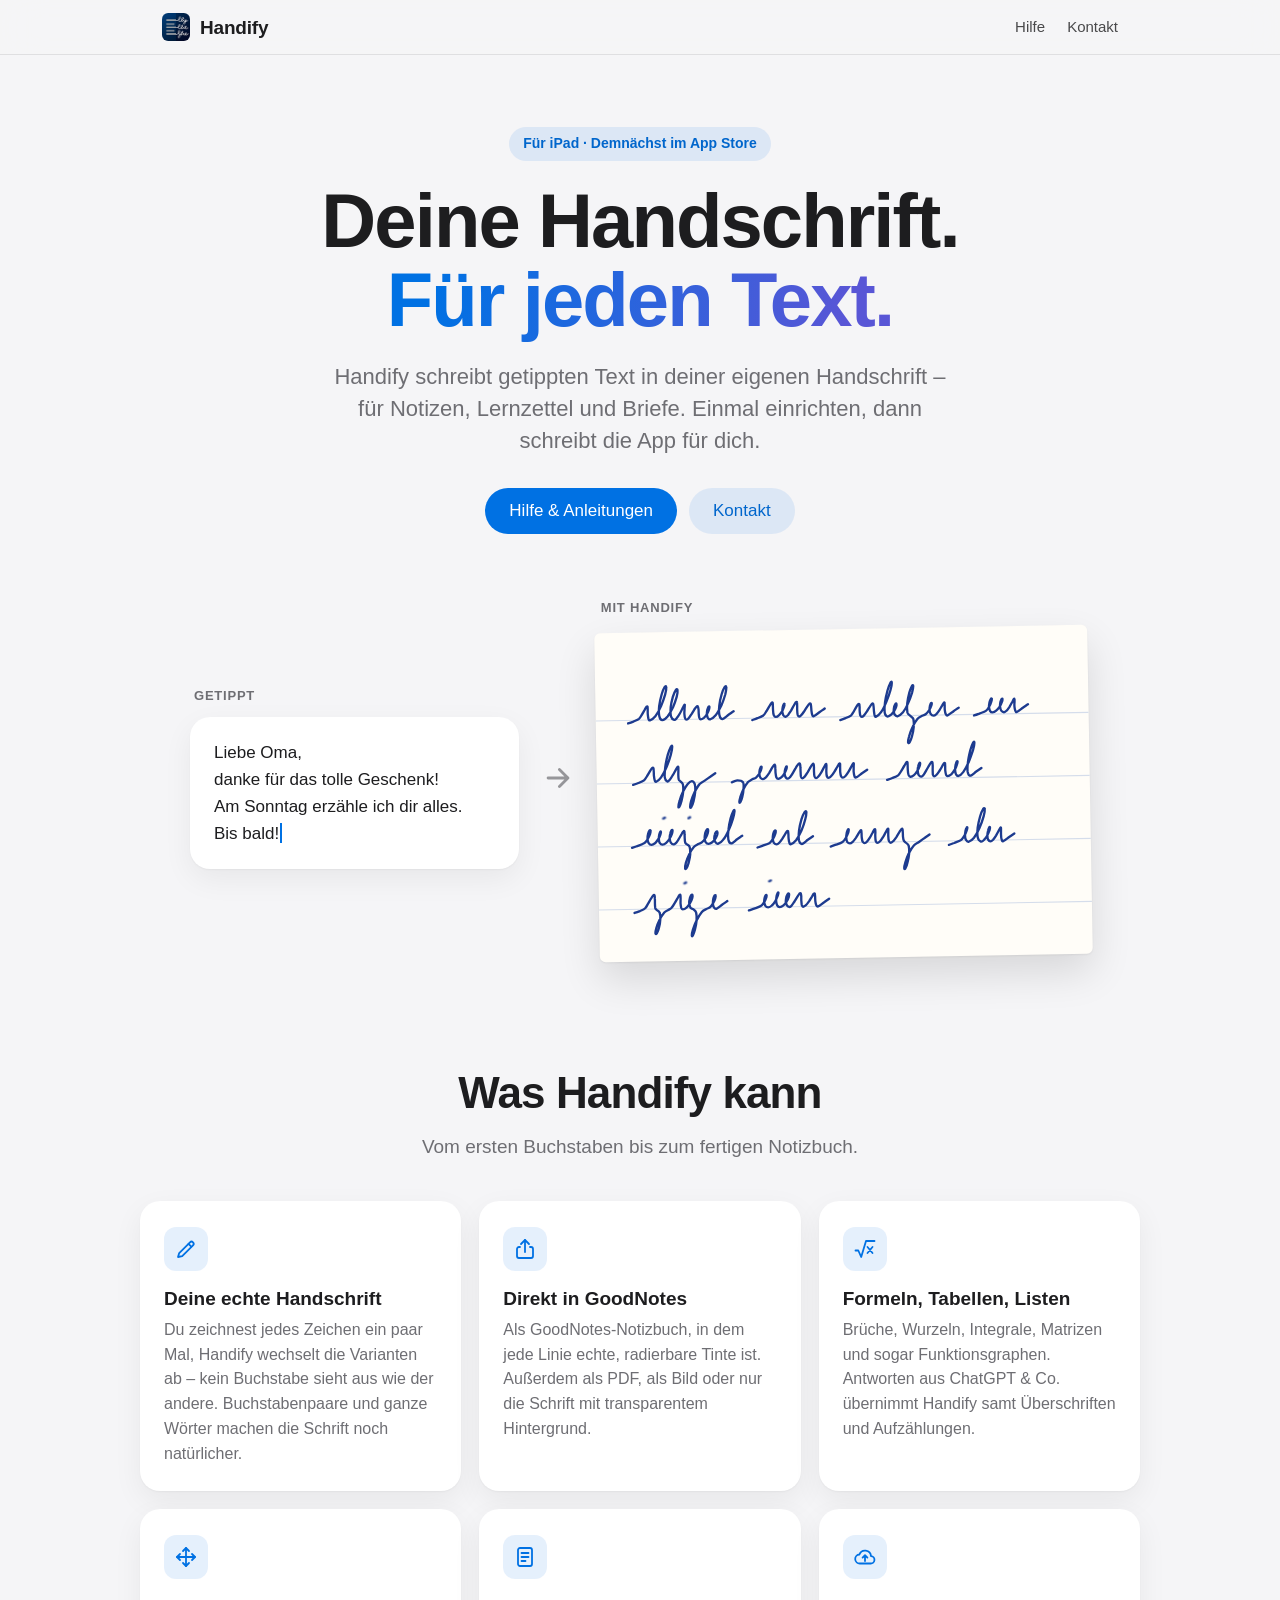
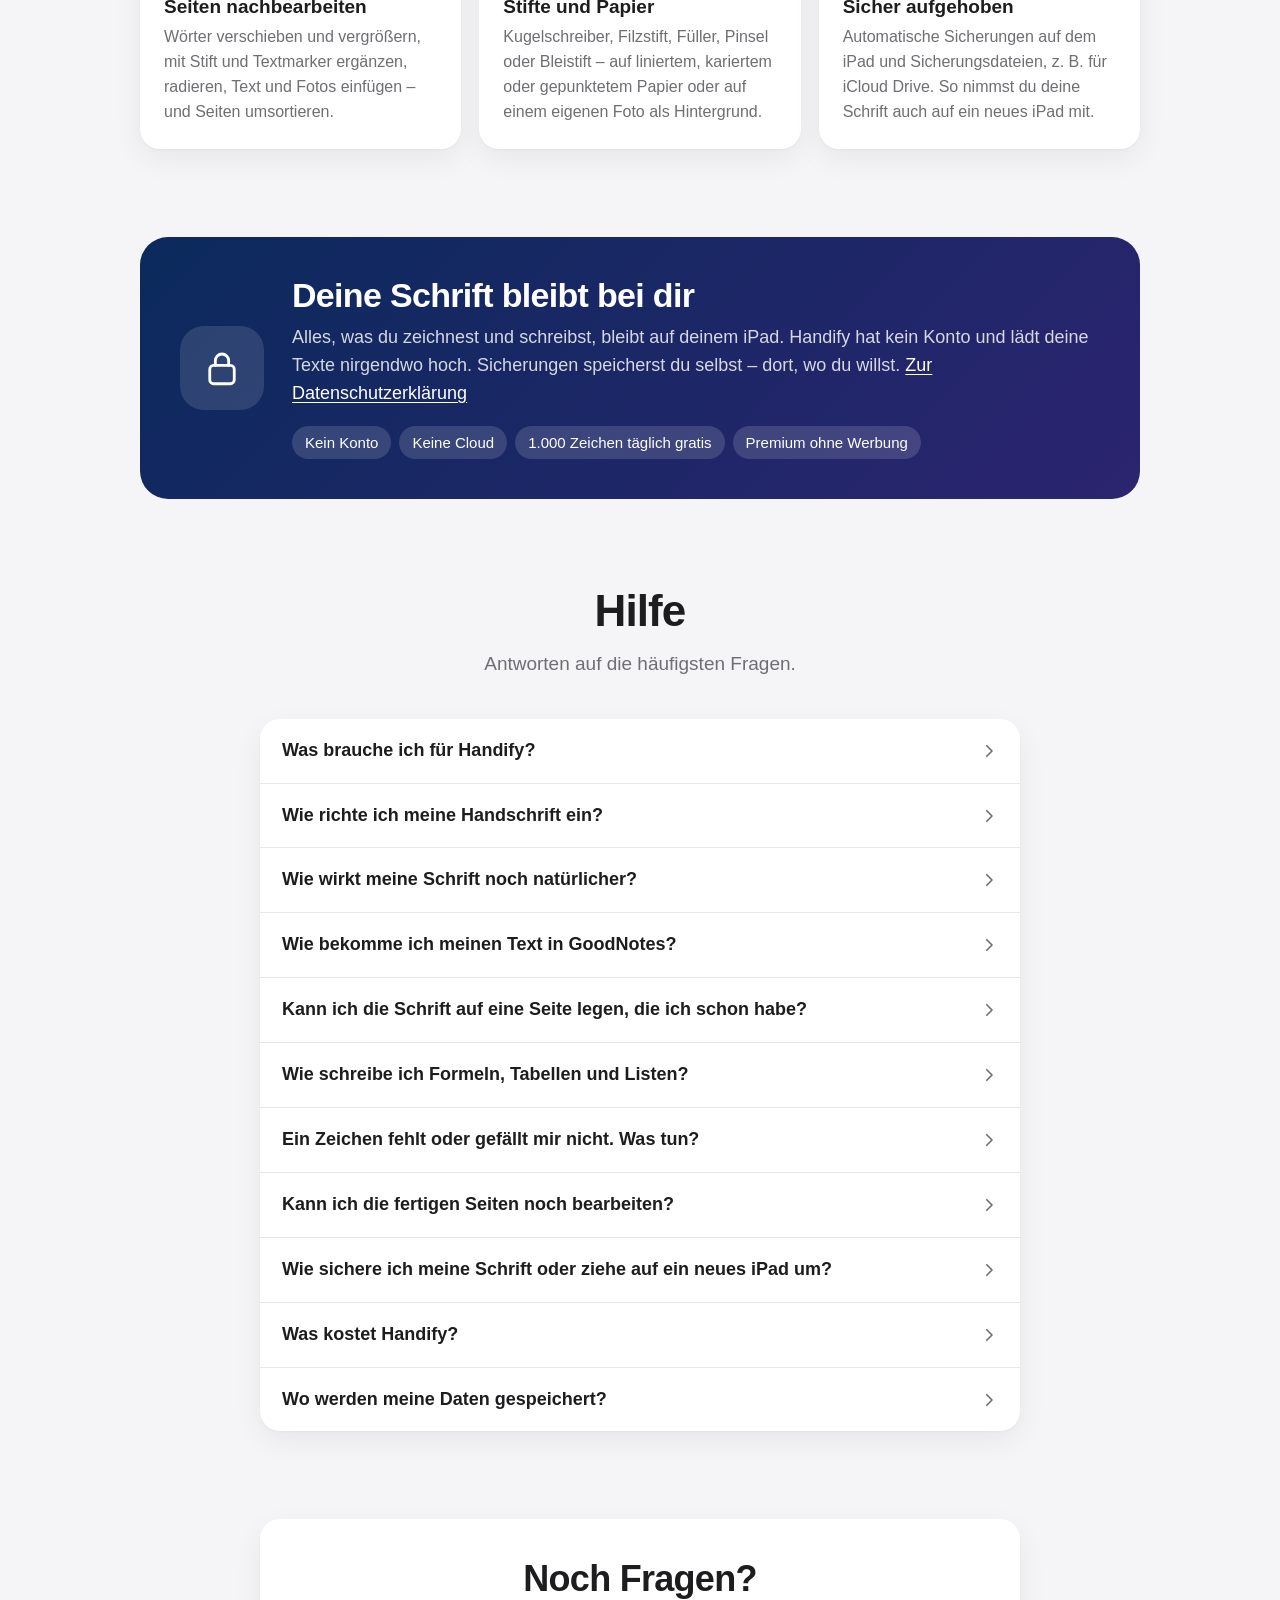
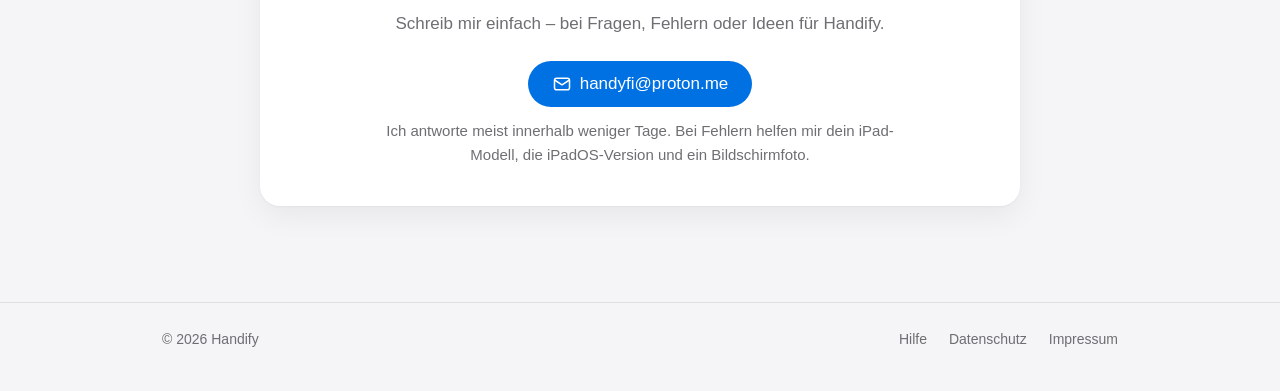
==== commit 291e700a: "Datenschutz und Startseite: Premium-Abo, Werbevideos (Google AdMob) mit Einwilligung, Kosten in der " ====
--- a/index.html
+++ b/index.html
@@ -111,13 +111,13 @@
       <div class="privacy">
         <div class="privacy-icon"><svg viewBox="0 0 24 24" aria-hidden="true"><rect x="5" y="10.5" width="14" height="10.5" rx="2.2"/><path d="M8.2 10.5V7.8a3.8 3.8 0 0 1 7.6 0v2.7"/></svg></div>
         <div>
-          <h2>Deine Daten bleiben bei dir</h2>
-          <p>Alles, was du zeichnest und schreibst, bleibt auf deinem iPad. Handify braucht kein Internet und schickt nichts an mich oder an andere. Sicherungen speicherst du selbst – dort, wo du willst. <a href="/datenschutz/">Zur Datenschutzerklärung</a></p>
+          <h2>Deine Schrift bleibt bei dir</h2>
+          <p>Alles, was du zeichnest und schreibst, bleibt auf deinem iPad. Handify hat kein Konto und lädt deine Texte nirgendwo hoch. Sicherungen speicherst du selbst – dort, wo du willst. <a href="/datenschutz/">Zur Datenschutzerklärung</a></p>
           <ul class="chips">
             <li>Kein Konto</li>
             <li>Keine Cloud</li>
-            <li>Keine Werbung</li>
-            <li>Kein Tracking</li>
+            <li>1.000 Zeichen täglich gratis</li>
+            <li>Premium ohne Werbung</li>
           </ul>
         </div>
       </div>
@@ -138,36 +138,36 @@
         <details>
           <summary>Wie richte ich meine Handschrift ein?<svg viewBox="0 0 24 24" aria-hidden="true"><path d="M9 5l7 7-7 7"/></svg></summary>
           <div class="answer">
-            <p>Beim ersten Start zeichnest du jedes Zeichen über eine farbige Grundlinie – so, wie du normalerweise auf Papier schreibst. Danach zeichnest du jedes Zeichen ein zweites Mal und zum Schluss die Kleinbuchstaben ein drittes Mal.</p>
-            <p>Nicht abmalen, sondern einfach schreiben: Aus den kleinen Unterschieden entsteht eine natürlich wirkende Schrift.</p>
+            <p>Beim ersten Start zeichnest du jedes Zeichen in ein Kästchen mit Hilfslinien – kleine Buchstaben bis zur gestrichelten Linie, große bis oben, so wie auf Schulpapier. Danach zeichnest du jedes Zeichen ein zweites Mal und zum Schluss die Kleinbuchstaben ein drittes Mal.</p>
+            <p>Nicht abmalen, sondern einfach schreiben: Aus den kleinen Unterschieden entsteht eine natürlich wirkende Schrift. Nach dem ersten Durchgang kannst du schon loslegen – die weiteren Durchgänge setzt du später über „Weiter zeichnen“ auf dem Startbildschirm fort.</p>
           </div>
         </details>
         <details>
           <summary>Wie wirkt meine Schrift noch natürlicher?<svg viewBox="0 0 24 24" aria-hidden="true"><path d="M9 5l7 7-7 7"/></svg></summary>
           <div class="answer">
-            <p>Tippe oben auf „Ganze Wörter schreiben“ (das Kritzel-Symbol) und schreib Wörter am Stück. Handify zerlegt sie in Buchstaben und speichert auch Buchstabenpaare wie „ch“, die du verbunden schreibst.</p>
-            <p>Unter „Meine Schrift“ zeichnest du einzelne Zeichen neu oder legst weitere Varianten an – je mehr Varianten, desto natürlicher. In „Darstellung“ stellst du außerdem Größe, Strichstärke, Buchstabenabstand und Natürlichkeit ein.</p>
+            <p>Öffne „Meine Schrift“, tippe auf „Wörter schreiben“ und schreib Wörter am Stück. Handify zerlegt sie in Buchstaben und speichert auch Buchstabenpaare wie „ch“, die du verbunden schreibst.</p>
+            <p>Unter „Meine Schrift“ zeichnest du einzelne Zeichen neu oder legst weitere Varianten an – je mehr Varianten, desto natürlicher. In den „Einstellungen“ stellst du außerdem Größe, Strichstärke, Buchstabenabstand und Natürlichkeit ein.</p>
           </div>
         </details>
         <details>
           <summary>Wie bekomme ich meinen Text in GoodNotes?<svg viewBox="0 0 24 24" aria-hidden="true"><path d="M9 5l7 7-7 7"/></svg></summary>
           <div class="answer">
-            <p>Tippe auf „Exportieren“ (das Teilen-Symbol) und wähle „GoodNotes-Notizbuch (radierbar)“. Sichere die Datei mit „In Dateien sichern“, zum Beispiel in iCloud Drive. Öffne dann GoodNotes, tippe auf ＋ und „Importieren“ und wähle die Datei.</p>
+            <p>Tippe auf „Exportieren“ und wähle „GoodNotes-Notizbuch“. Sichere die Datei mit „In Dateien sichern“, zum Beispiel in iCloud Drive. Öffne dann GoodNotes, tippe auf ＋ und „Importieren“ und wähle die Datei.</p>
             <p>Es entsteht ein neues Notizbuch, in dem jede Linie echte GoodNotes-Tinte ist: Du kannst radieren, mit dem Lasso verschieben und die Schrift in andere Notizbücher kopieren. GoodNotes übernimmt Notizbücher nur über „Importieren“ – nicht über das Teilen-Menü oder die Zwischenablage.</p>
           </div>
         </details>
         <details>
           <summary>Kann ich die Schrift auf eine Seite legen, die ich schon habe?<svg viewBox="0 0 24 24" aria-hidden="true"><path d="M9 5l7 7-7 7"/></svg></summary>
           <div class="answer">
-            <p>Ja. Wähle beim Exportieren „Nur Schrift (transparent)“. Du bekommst die Schrift als Bild ohne Hintergrund und legst sie per Kopieren und Einfügen auf jede Seite.</p>
-            <p>Tipp: Stell unter „Darstellung“ → „Papier“ denselben Linienabstand ein wie die Vorlage in GoodNotes, dann sitzt die Schrift auf den Linien.</p>
+            <p>Ja. Wähle beim Exportieren „Nur die Schrift“. Du bekommst die Schrift als Bild ohne Hintergrund und legst sie per Kopieren und Einfügen auf jede Seite.</p>
+            <p>Tipp: Stell unter „Einstellungen“ → „Papier“ denselben Linienabstand ein wie die Vorlage in GoodNotes, dann sitzt die Schrift auf den Linien.</p>
           </div>
         </details>
         <details>
           <summary>Wie schreibe ich Formeln, Tabellen und Listen?<svg viewBox="0 0 24 24" aria-hidden="true"><path d="M9 5l7 7-7 7"/></svg></summary>
           <div class="answer">
             <p>Handify versteht die Formatierung, die zum Beispiel ChatGPT verwendet: <code>**fett**</code>, <code># Überschrift</code>, Listen mit <code>*</code> oder <code>1.</code>, Kästchen mit <code>- [ ]</code>, Tabellen mit <code>|</code> und Formeln zwischen <code>$ … $</code>.</p>
-            <p>Fertige Vorlagen für Brüche, Wurzeln, Integrale, Summen, Matrizen und Funktionsgraphen findest du über „Zeichen“ unter dem Textfeld. Soll Handify alles genau so schreiben, wie es dasteht? Dann schalte unter „Darstellung“ → „Text“ die Option „Formatierung erkennen“ aus.</p>
+            <p>Fertige Vorlagen für Brüche, Wurzeln, Integrale, Summen, Matrizen und Funktionsgraphen findest du über „Formeln &amp; Symbole“ unter dem Textfeld. Soll Handify alles genau so schreiben, wie es dasteht? Dann schalte unter „Einstellungen“ → „Text“ die Option „Formatierung erkennen“ aus.</p>
           </div>
         </details>
         <details>
@@ -186,14 +186,21 @@
         <details>
           <summary>Wie sichere ich meine Schrift oder ziehe auf ein neues iPad um?<svg viewBox="0 0 24 24" aria-hidden="true"><path d="M9 5l7 7-7 7"/></svg></summary>
           <div class="answer">
-            <p>Öffne „Meine Schrift“, tippe auf „…“ und dann auf „Sicherung erstellen“. Speichere die Datei zum Beispiel in iCloud Drive. Auf dem neuen iPad tippst du beim Einrichten auf „Sicherung laden“ und wählst die Datei.</p>
+            <p>Öffne die „Einstellungen“ und tippe unter „Daten“ auf „Sicherung erstellen“. Speichere die Datei zum Beispiel in iCloud Drive. Auf dem neuen iPad tippst du beim Einrichten oben auf „Sicherung laden“ und wählst die Datei.</p>
             <p>Zusätzlich legt Handify regelmäßig automatische Sicherungen auf dem iPad an. Die verschwinden aber, wenn du die App löschst – deshalb lohnt sich eine eigene Sicherung.</p>
           </div>
         </details>
         <details>
+          <summary>Was kostet Handify?<svg viewBox="0 0 24 24" aria-hidden="true"><path d="M9 5l7 7-7 7"/></svg></summary>
+          <div class="answer">
+            <p>Laden und Einrichten sind kostenlos, und jeden Tag exportierst du 1.000 Zeichen gratis. Für mehr schaust du pro 500 Zeichen ein kurzes Werbevideo – oder du nimmst Premium für 1,99 € im Monat oder 19,99 € im Jahr: unbegrenzt und ohne Werbung.</p>
+            <p>Das Abo verlängert sich automatisch und lässt sich jederzeit in den Einstellungen deines Apple-Accounts kündigen.</p>
+          </div>
+        </details>
+        <details>
           <summary>Wo werden meine Daten gespeichert?<svg viewBox="0 0 24 24" aria-hidden="true"><path d="M9 5l7 7-7 7"/></svg></summary>
           <div class="answer">
-            <p>Nur auf deinem iPad. Handify hat kein Konto, braucht kein Internet und schickt nichts an mich oder an andere. Unter „Darstellung“ → „Alle Daten löschen“ entfernst du alles auf einmal. Mehr dazu in der <a href="/datenschutz/">Datenschutzerklärung</a>.</p>
+            <p>Nur auf deinem iPad. Handify hat kein Konto und schickt deine Schrift und deine Texte an niemanden. Nur wenn du ein Werbevideo ansiehst, verarbeitet Google dafür Daten – in der EU nur mit deiner Einwilligung. Unter „Einstellungen“ → „Alle Daten löschen“ entfernst du alles auf einmal. Mehr dazu in der <a href="/datenschutz/">Datenschutzerklärung</a>.</p>
           </div>
         </details>
       </div>
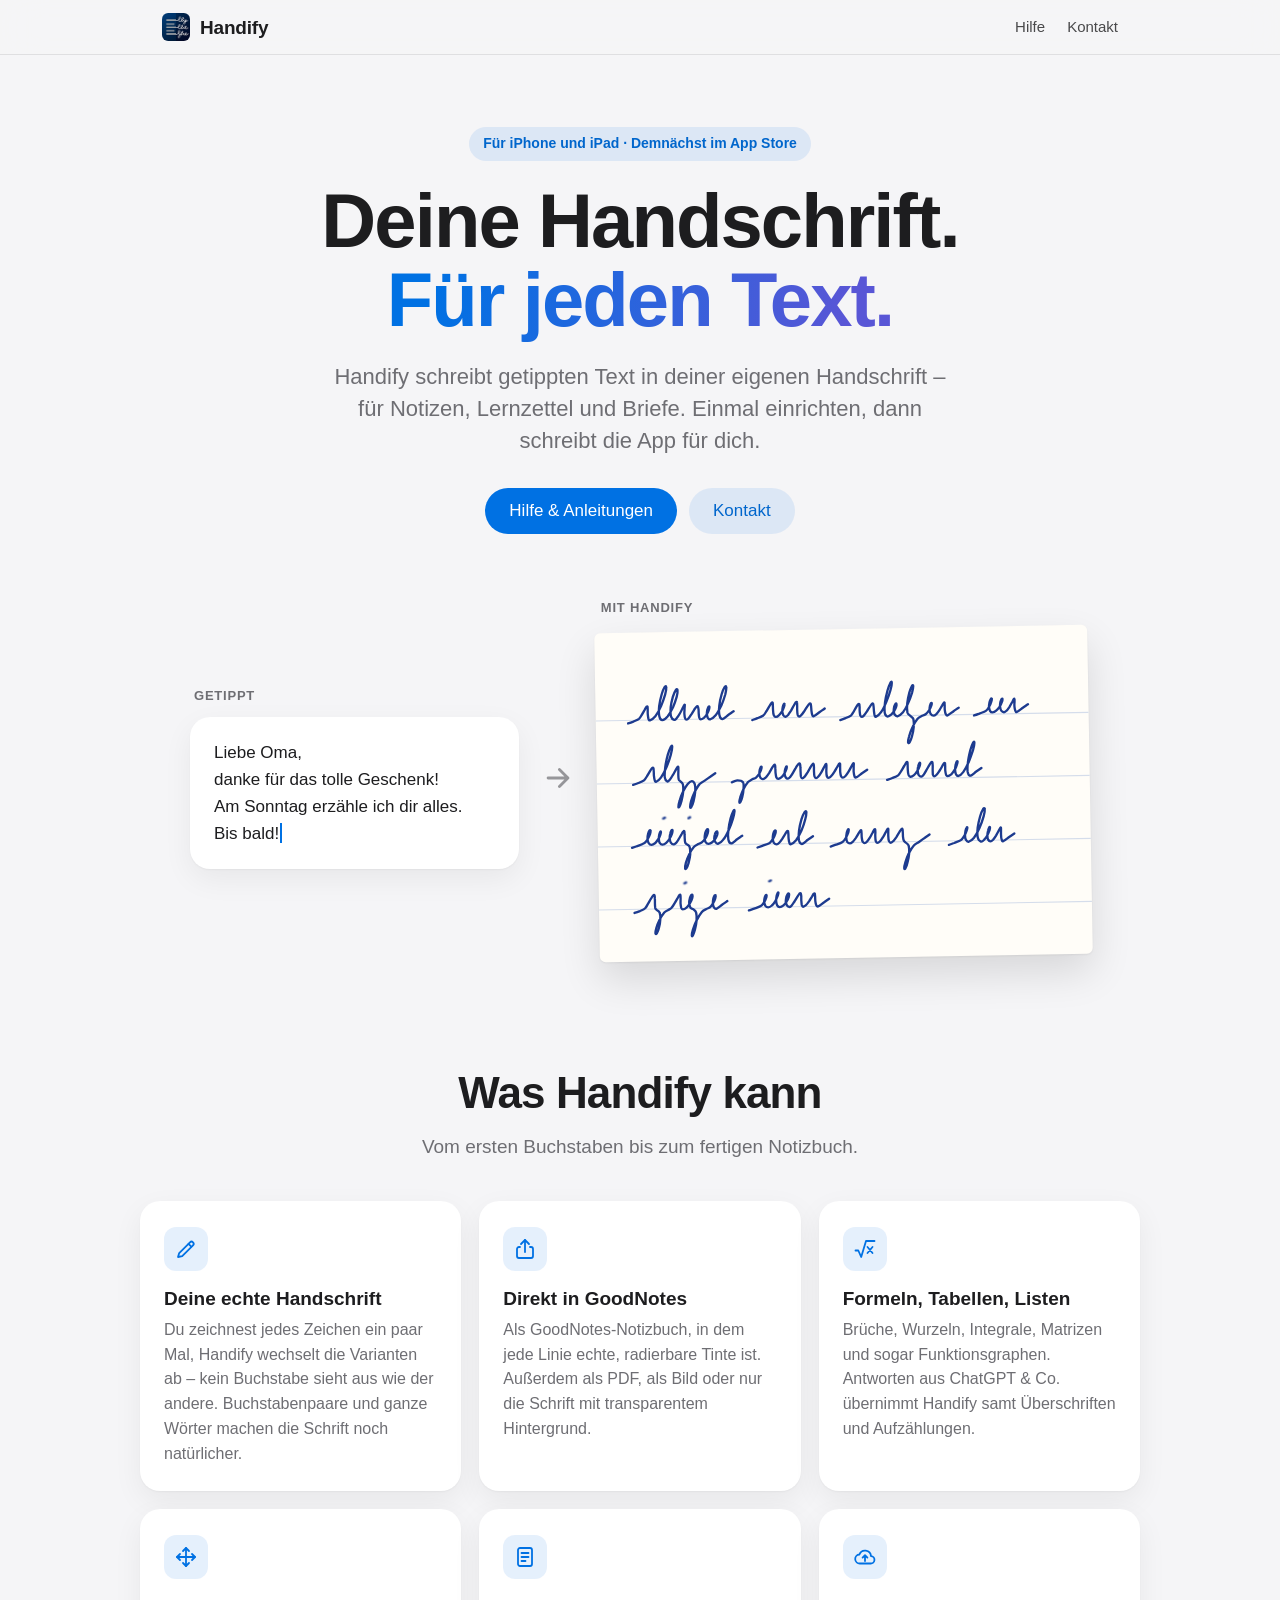
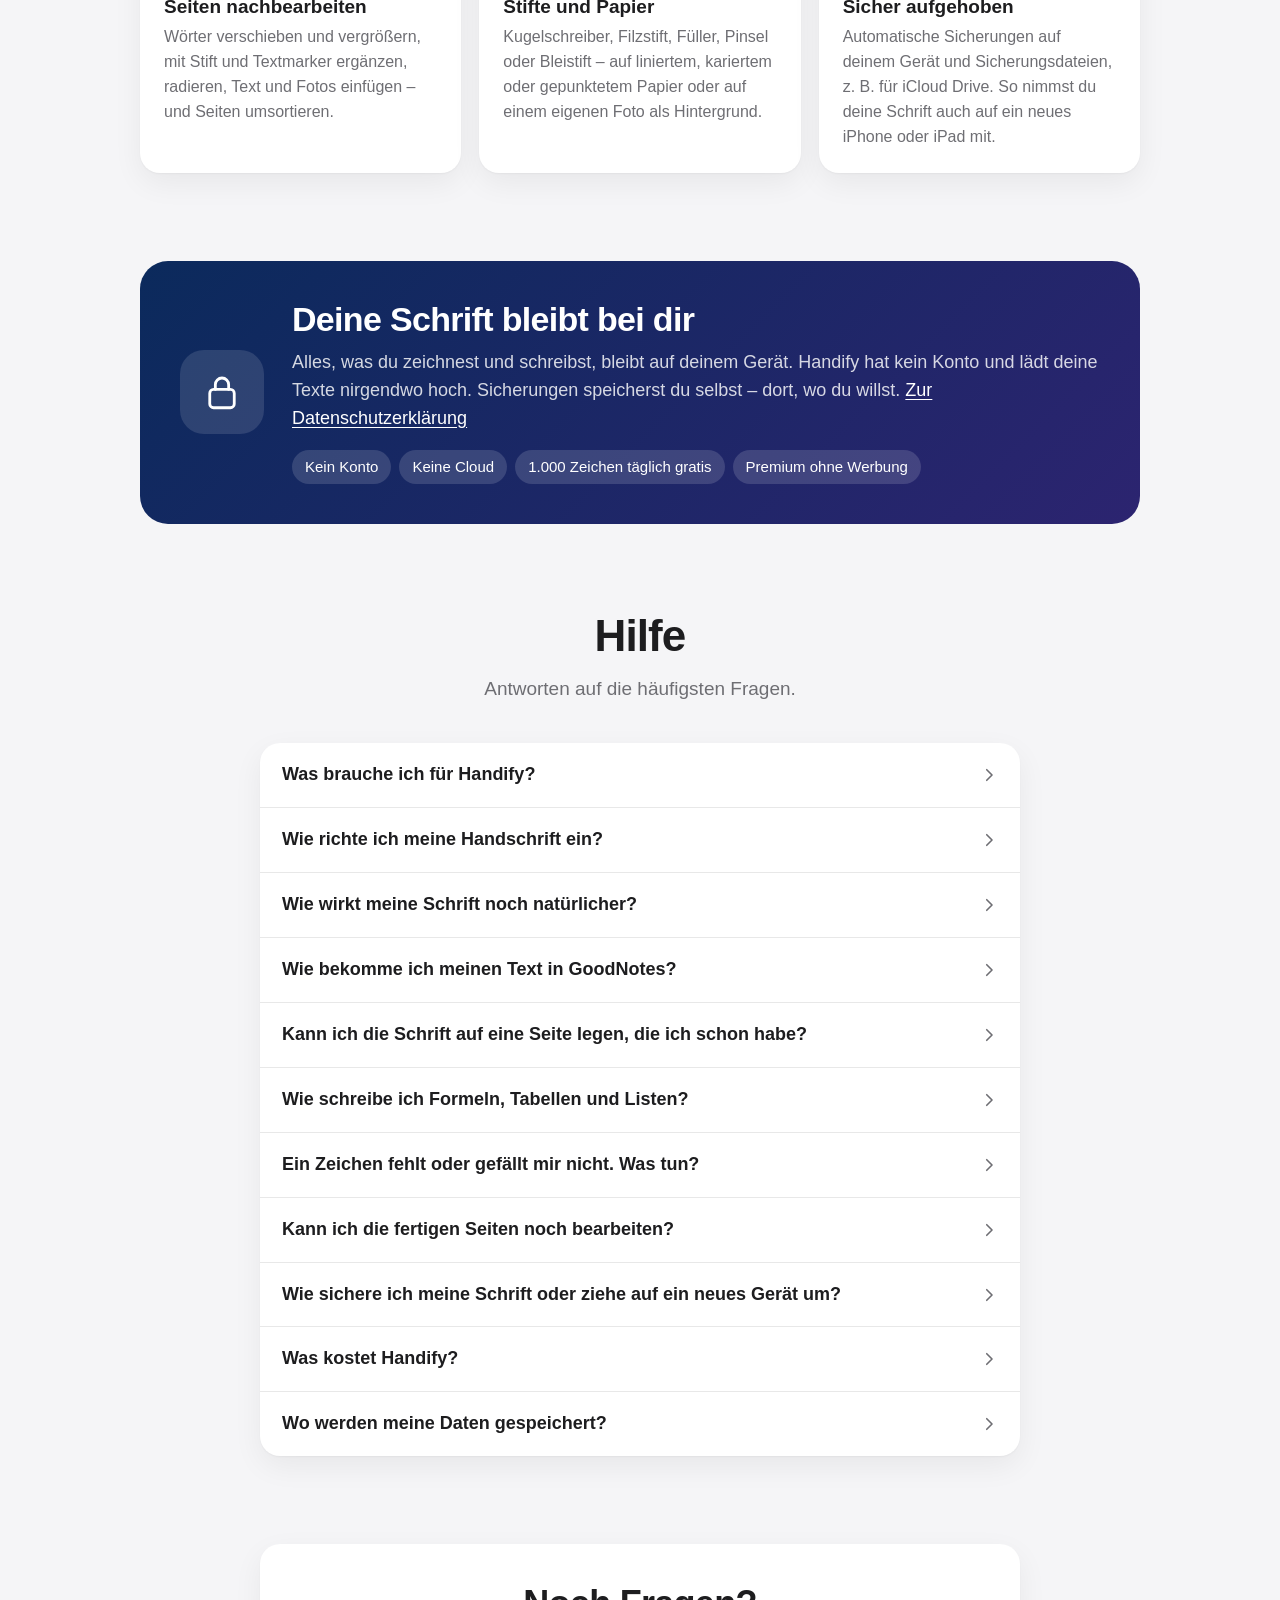
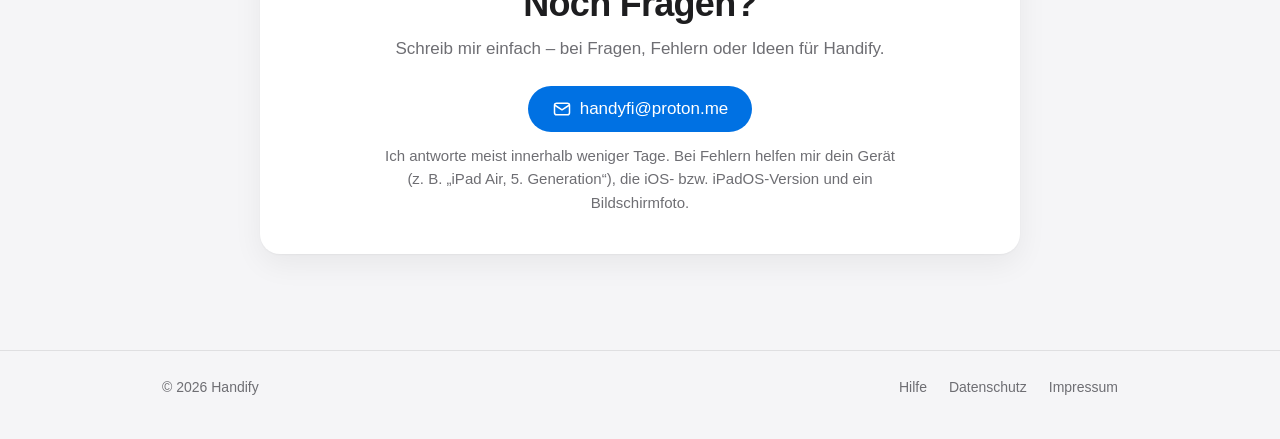
==== commit c1d9b418: "Handify gibt es jetzt für iPhone und iPad: Texte, Anforderungen und Datenschutz angepasst" ====
--- a/index.html
+++ b/index.html
@@ -4,14 +4,14 @@
   <meta charset="utf-8">
   <meta name="viewport" content="width=device-width, initial-scale=1">
   <title>Handify – Deine Handschrift für jeden Text</title>
-  <meta name="description" content="Handify schreibt getippten Text in deiner eigenen Handschrift – auf dem iPad, als radierbares GoodNotes-Notizbuch, PDF oder Bild. Ohne Konto, ohne Cloud.">
+  <meta name="description" content="Handify schreibt getippten Text in deiner eigenen Handschrift – auf iPhone und iPad, als radierbares GoodNotes-Notizbuch, PDF oder Bild. Ohne Konto, ohne Cloud.">
   <meta name="theme-color" content="#f5f5f7" media="(prefers-color-scheme: light)">
   <meta name="theme-color" content="#000000" media="(prefers-color-scheme: dark)">
   <link rel="canonical" href="https://handifyapp.github.io/">
   <meta property="og:type" content="website">
   <meta property="og:site_name" content="Handify">
   <meta property="og:title" content="Handify – Deine Handschrift für jeden Text">
-  <meta property="og:description" content="Getippter Text in deiner eigenen Handschrift – auf dem iPad, als radierbares GoodNotes-Notizbuch, PDF oder Bild.">
+  <meta property="og:description" content="Getippter Text in deiner eigenen Handschrift – auf iPhone und iPad, als radierbares GoodNotes-Notizbuch, PDF oder Bild.">
   <meta property="og:url" content="https://handifyapp.github.io/">
   <meta property="og:image" content="https://handifyapp.github.io/og.png">
   <meta property="og:locale" content="de_DE">
@@ -37,7 +37,7 @@
 
   <main>
     <section class="hero wrap">
-      <p class="eyebrow">Für iPad · Demnächst im App Store</p>
+      <p class="eyebrow">Für iPhone und iPad · Demnächst im App Store</p>
       <h1>Deine Handschrift.<br><span class="gradient">Für jeden Text.</span></h1>
       <p class="lead">Handify schreibt getippten Text in deiner eigenen Handschrift – für Notizen, Lernzettel und Briefe. Einmal einrichten, dann schreibt die App für dich.</p>
       <div class="actions">
@@ -104,7 +104,7 @@
         <article class="card">
           <div class="icon"><svg viewBox="0 0 24 24" aria-hidden="true"><path d="M7 18.5a4.5 4.5 0 0 1-.6-9 6 6 0 0 1 11.6 1.6 3.7 3.7 0 0 1-.5 7.4H7z"/><path d="M12 16v-5.5M9.6 12.6 12 10.2l2.4 2.4"/></svg></div>
           <h3>Sicher aufgehoben</h3>
-          <p>Automatische Sicherungen auf dem iPad und Sicherungsdateien, z. B. für iCloud Drive. So nimmst du deine Schrift auch auf ein neues iPad mit.</p>
+          <p>Automatische Sicherungen auf deinem Gerät und Sicherungsdateien, z. B. für iCloud Drive. So nimmst du deine Schrift auch auf ein neues iPhone oder iPad mit.</p>
         </article>
       </div>
 
@@ -112,7 +112,7 @@
         <div class="privacy-icon"><svg viewBox="0 0 24 24" aria-hidden="true"><rect x="5" y="10.5" width="14" height="10.5" rx="2.2"/><path d="M8.2 10.5V7.8a3.8 3.8 0 0 1 7.6 0v2.7"/></svg></div>
         <div>
           <h2>Deine Schrift bleibt bei dir</h2>
-          <p>Alles, was du zeichnest und schreibst, bleibt auf deinem iPad. Handify hat kein Konto und lädt deine Texte nirgendwo hoch. Sicherungen speicherst du selbst – dort, wo du willst. <a href="/datenschutz/">Zur Datenschutzerklärung</a></p>
+          <p>Alles, was du zeichnest und schreibst, bleibt auf deinem Gerät. Handify hat kein Konto und lädt deine Texte nirgendwo hoch. Sicherungen speicherst du selbst – dort, wo du willst. <a href="/datenschutz/">Zur Datenschutzerklärung</a></p>
           <ul class="chips">
             <li>Kein Konto</li>
             <li>Keine Cloud</li>
@@ -132,7 +132,7 @@
         <details>
           <summary>Was brauche ich für Handify?<svg viewBox="0 0 24 24" aria-hidden="true"><path d="M9 5l7 7-7 7"/></svg></summary>
           <div class="answer">
-            <p>Ein iPad mit iPadOS 16 oder neuer – also jedes iPad ab 2017. Am schönsten wird die Schrift mit dem Apple Pencil, weil er den Druck erkennt und den Strich dabei dicker macht. Mit dem Finger geht es aber auch.</p>
+            <p>Ein iPhone mit iOS 16 oder neuer (ab iPhone 8) oder ein iPad mit iPadOS 16 oder neuer – also jedes iPad ab 2017. Am schönsten wird die Schrift auf dem iPad mit dem Apple Pencil, weil er den Druck erkennt und den Strich dabei dicker macht. Mit dem Finger geht es aber auch, auf dem iPhone sowieso.</p>
           </div>
         </details>
         <details>
@@ -184,23 +184,23 @@
           </div>
         </details>
         <details>
-          <summary>Wie sichere ich meine Schrift oder ziehe auf ein neues iPad um?<svg viewBox="0 0 24 24" aria-hidden="true"><path d="M9 5l7 7-7 7"/></svg></summary>
-          <div class="answer">
-            <p>Öffne die „Einstellungen“ und tippe unter „Daten“ auf „Sicherung erstellen“. Speichere die Datei zum Beispiel in iCloud Drive. Auf dem neuen iPad tippst du beim Einrichten oben auf „Sicherung laden“ und wählst die Datei.</p>
-            <p>Zusätzlich legt Handify regelmäßig automatische Sicherungen auf dem iPad an. Die verschwinden aber, wenn du die App löschst – deshalb lohnt sich eine eigene Sicherung.</p>
+          <summary>Wie sichere ich meine Schrift oder ziehe auf ein neues Gerät um?<svg viewBox="0 0 24 24" aria-hidden="true"><path d="M9 5l7 7-7 7"/></svg></summary>
+          <div class="answer">
+            <p>Öffne die „Einstellungen“ und tippe unter „Daten“ auf „Sicherung erstellen“. Speichere die Datei zum Beispiel in iCloud Drive. Auf dem neuen iPhone oder iPad tippst du beim Einrichten oben auf „Sicherung laden“ und wählst die Datei. So kommt deine Schrift auch vom iPad aufs iPhone.</p>
+            <p>Zusätzlich legt Handify regelmäßig automatische Sicherungen auf deinem Gerät an. Die verschwinden aber, wenn du die App löschst – deshalb lohnt sich eine eigene Sicherung.</p>
           </div>
         </details>
         <details>
           <summary>Was kostet Handify?<svg viewBox="0 0 24 24" aria-hidden="true"><path d="M9 5l7 7-7 7"/></svg></summary>
           <div class="answer">
             <p>Laden und Einrichten sind kostenlos, und jeden Tag exportierst du 1.000 Zeichen gratis. Für mehr schaust du pro 500 Zeichen ein kurzes Werbevideo – oder du nimmst Premium für 1,99 € im Monat oder 19,99 € im Jahr: unbegrenzt und ohne Werbung.</p>
-            <p>Das Abo verlängert sich automatisch und lässt sich jederzeit in den Einstellungen deines Apple-Accounts kündigen.</p>
+            <p>Ohne Premium zeigt die Vorschau ein Wasserzeichen – deine exportierten Seiten sind natürlich ohne. Das Abo verlängert sich automatisch und lässt sich jederzeit in den Einstellungen deines Apple-Accounts kündigen.</p>
           </div>
         </details>
         <details>
           <summary>Wo werden meine Daten gespeichert?<svg viewBox="0 0 24 24" aria-hidden="true"><path d="M9 5l7 7-7 7"/></svg></summary>
           <div class="answer">
-            <p>Nur auf deinem iPad. Handify hat kein Konto und schickt deine Schrift und deine Texte an niemanden. Nur wenn du ein Werbevideo ansiehst, verarbeitet Google dafür Daten – in der EU nur mit deiner Einwilligung. Unter „Einstellungen“ → „Alle Daten löschen“ entfernst du alles auf einmal. Mehr dazu in der <a href="/datenschutz/">Datenschutzerklärung</a>.</p>
+            <p>Nur auf deinem iPhone oder iPad. Handify hat kein Konto und schickt deine Schrift und deine Texte an niemanden. Nur wenn du ein Werbevideo ansiehst, verarbeitet Google dafür Daten – in der EU nur mit deiner Einwilligung. Unter „Einstellungen“ → „Alle Daten löschen“ entfernst du alles auf einmal. Mehr dazu in der <a href="/datenschutz/">Datenschutzerklärung</a>.</p>
           </div>
         </details>
       </div>
@@ -211,7 +211,7 @@
         <h2 id="kontakt-titel">Noch Fragen?</h2>
         <p>Schreib mir einfach – bei Fragen, Fehlern oder Ideen für Handify.</p>
         <a class="button" href="&#109;&#97;&#105;&#108;&#116;&#111;&#58;&#104;&#97;&#110;&#100;&#121;&#102;&#105;&#64;&#112;&#114;&#111;&#116;&#111;&#110;&#46;&#109;&#101;"><svg viewBox="0 0 24 24" fill="none" stroke="currentColor" stroke-width="1.8" stroke-linecap="round" stroke-linejoin="round" aria-hidden="true"><rect x="3" y="5" width="18" height="14" rx="2.5"/><path d="M3.5 7.5 12 13l8.5-5.5"/></svg>&#104;&#97;&#110;&#100;&#121;&#102;&#105;&#64;&#112;&#114;&#111;&#116;&#111;&#110;&#46;&#109;&#101;</a>
-        <p class="note">Ich antworte meist innerhalb weniger Tage. Bei Fehlern helfen mir dein iPad-Modell, die iPadOS-Version und ein Bildschirmfoto.</p>
+        <p class="note">Ich antworte meist innerhalb weniger Tage. Bei Fehlern helfen mir dein Gerät (z. B. „iPad Air, 5. Generation“), die iOS- bzw. iPadOS-Version und ein Bildschirmfoto.</p>
       </div>
     </section>
   </main>
--- a/style.css
+++ b/style.css
@@ -401,7 +401,7 @@
   font-size: 16px;
 }
 
-/* Daten bleiben auf dem iPad */
+/* Daten bleiben auf dem Gerät */
 
 .privacy {
   display: grid;
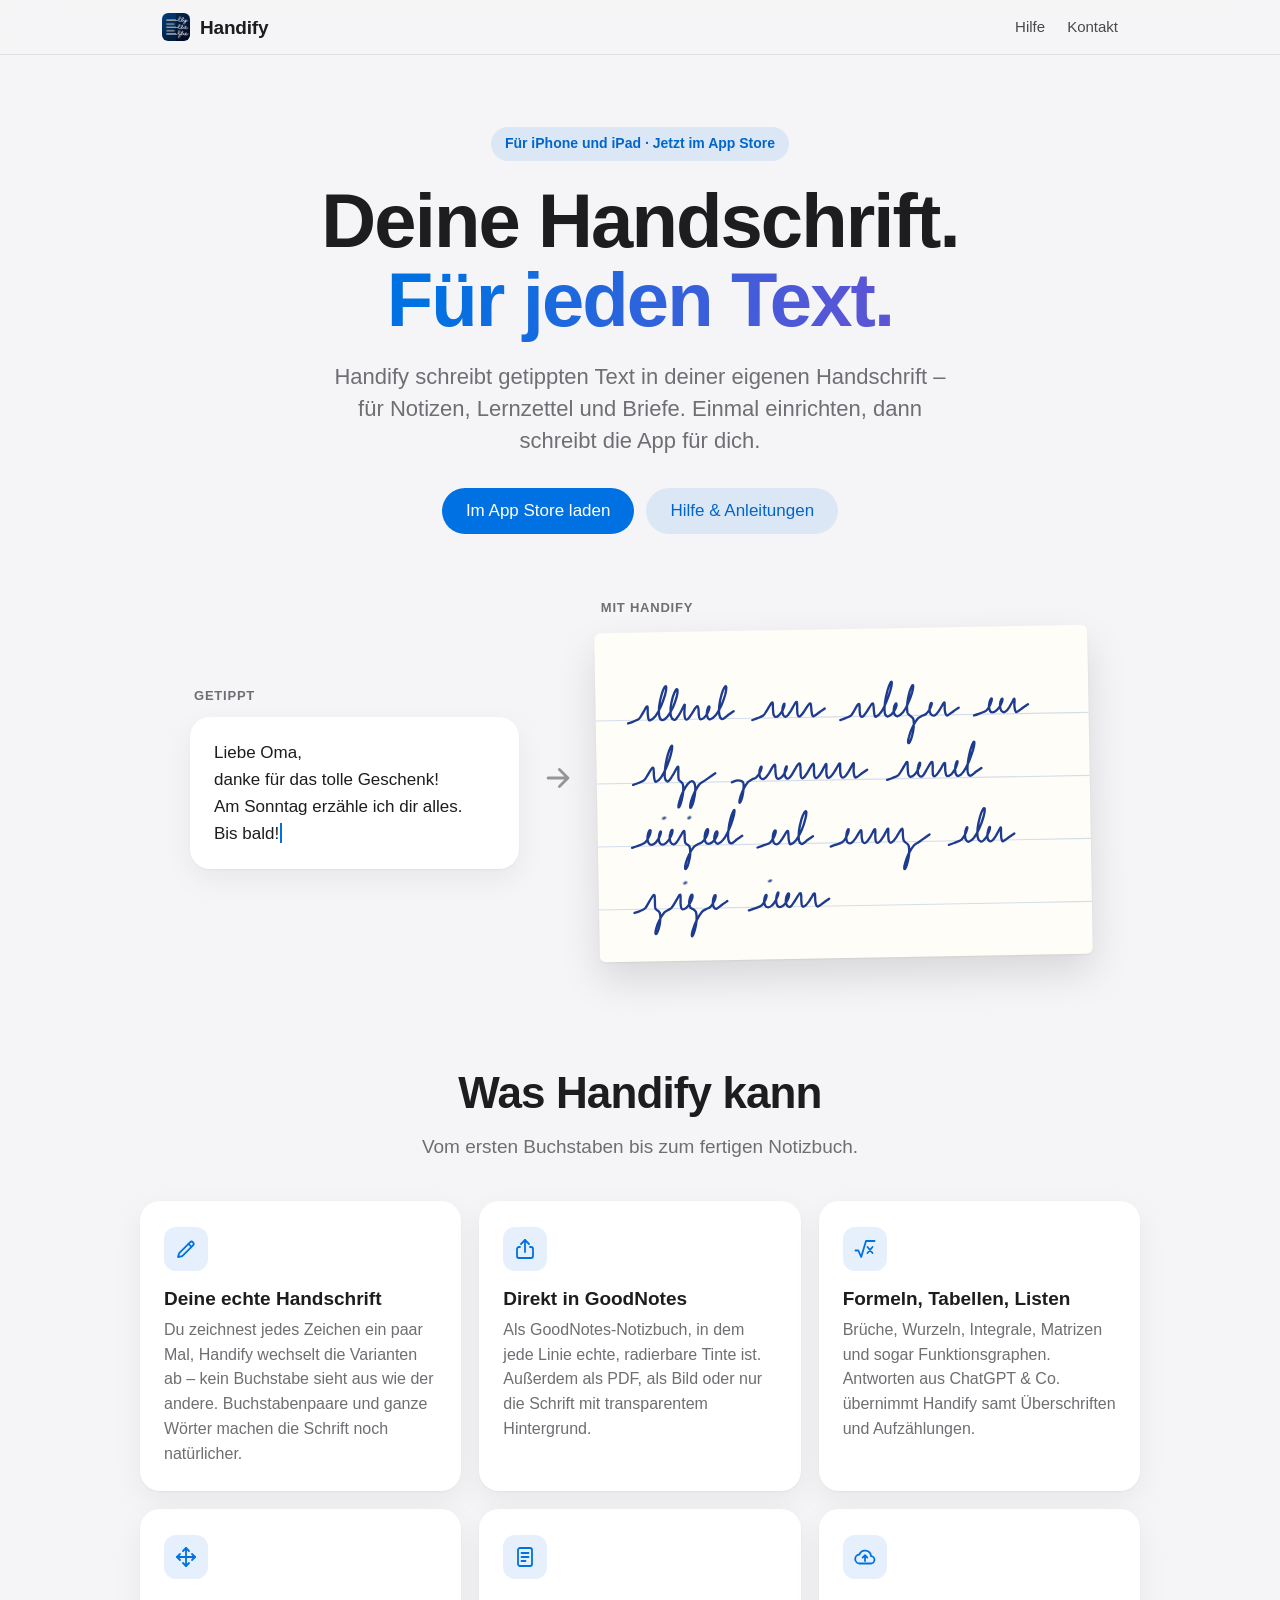
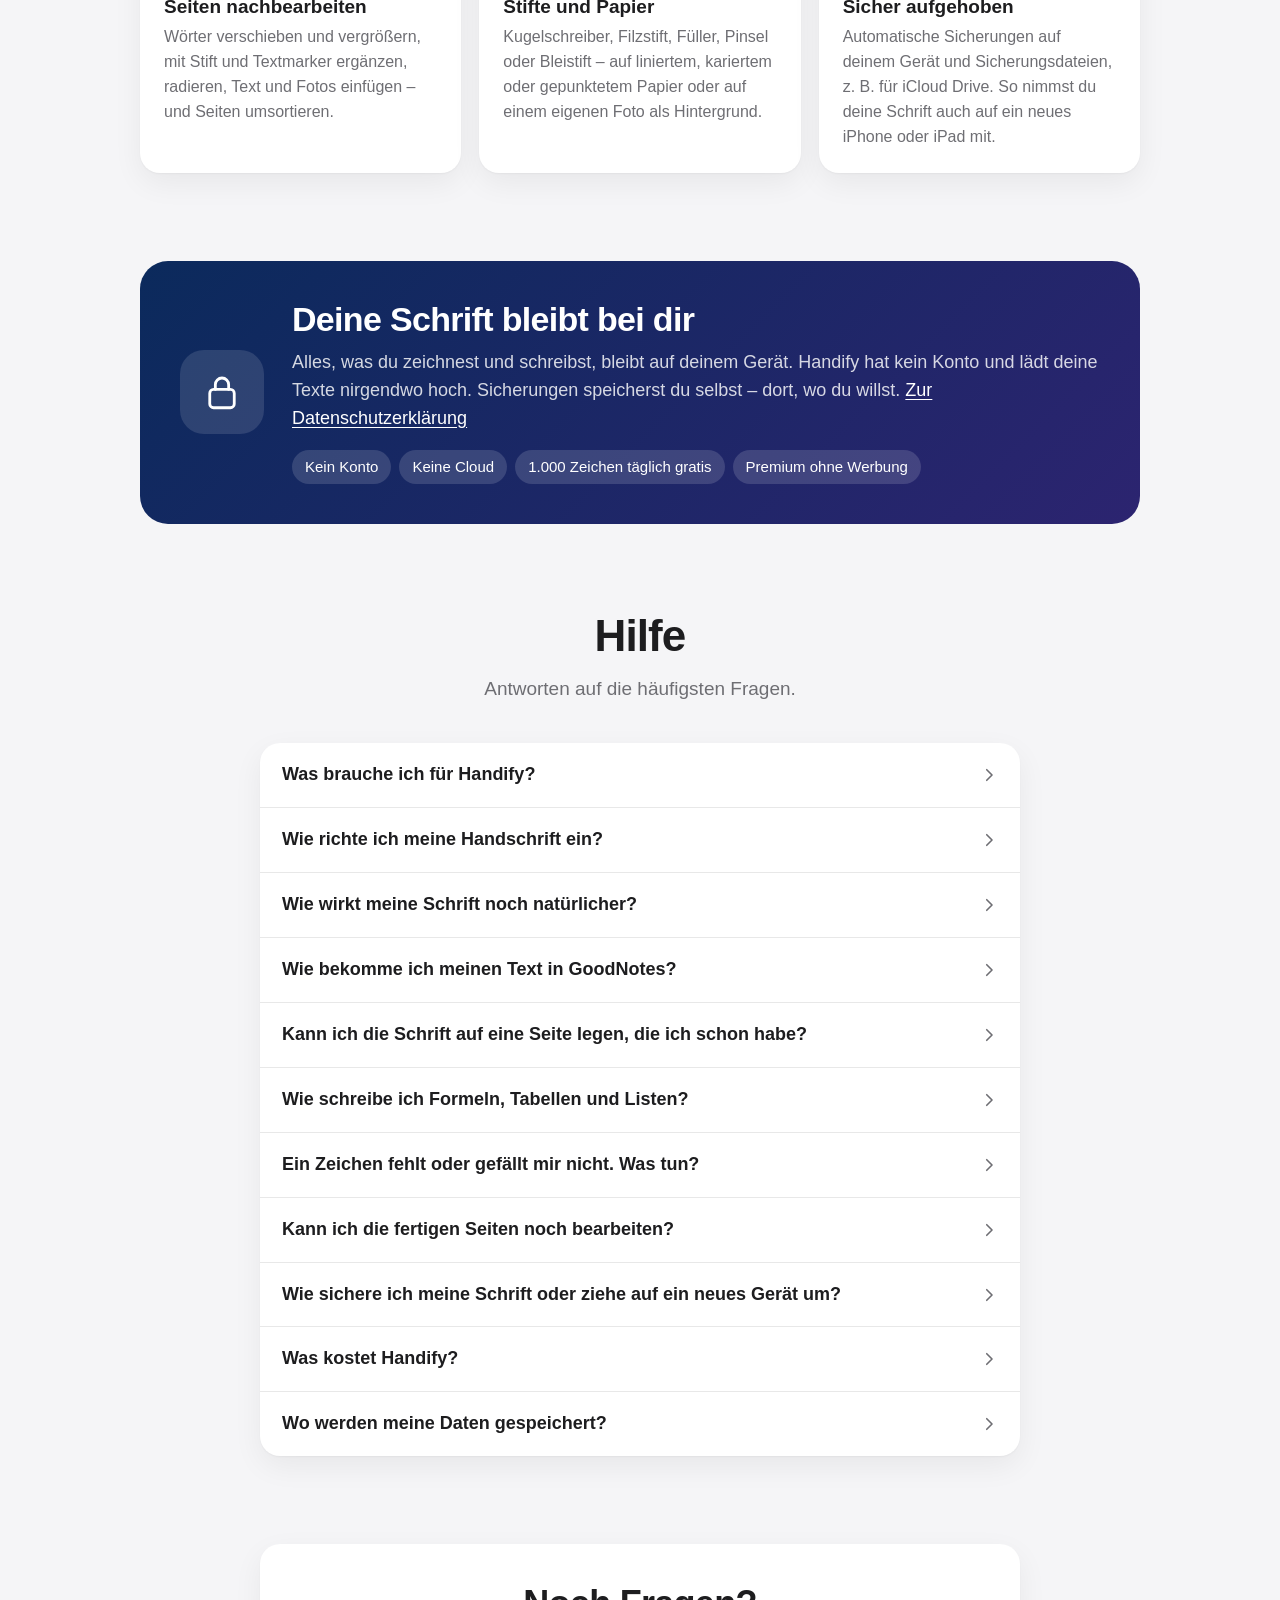
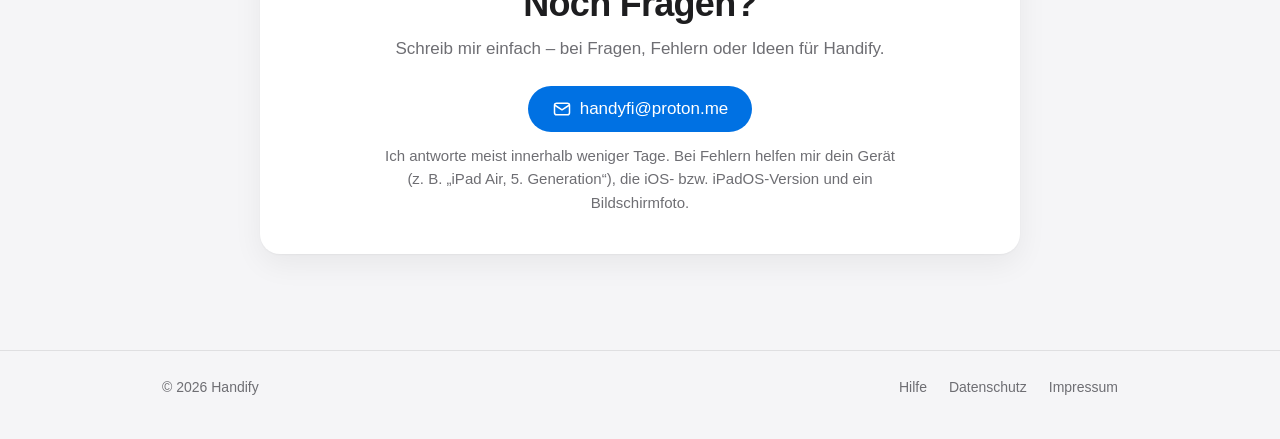
==== commit cf461c88: "Handify ist im App Store: QR-Seite leitet weiter, Startseite mit App-Store-Knopf Co-Authored-By: Cla" ====
--- a/index.html
+++ b/index.html
@@ -37,12 +37,12 @@
 
   <main>
     <section class="hero wrap">
-      <p class="eyebrow">Für iPhone und iPad · Demnächst im App Store</p>
+      <p class="eyebrow">Für iPhone und iPad · Jetzt im App Store</p>
       <h1>Deine Handschrift.<br><span class="gradient">Für jeden Text.</span></h1>
       <p class="lead">Handify schreibt getippten Text in deiner eigenen Handschrift – für Notizen, Lernzettel und Briefe. Einmal einrichten, dann schreibt die App für dich.</p>
       <div class="actions">
-        <a class="button" href="#hilfe">Hilfe &amp; Anleitungen</a>
-        <a class="button secondary" href="#kontakt">Kontakt</a>
+        <a class="button" href="https://apps.apple.com/de/app/handify/id6825266673">Im App Store laden</a>
+        <a class="button secondary" href="#hilfe">Hilfe &amp; Anleitungen</a>
       </div>
 
       <div class="demo">
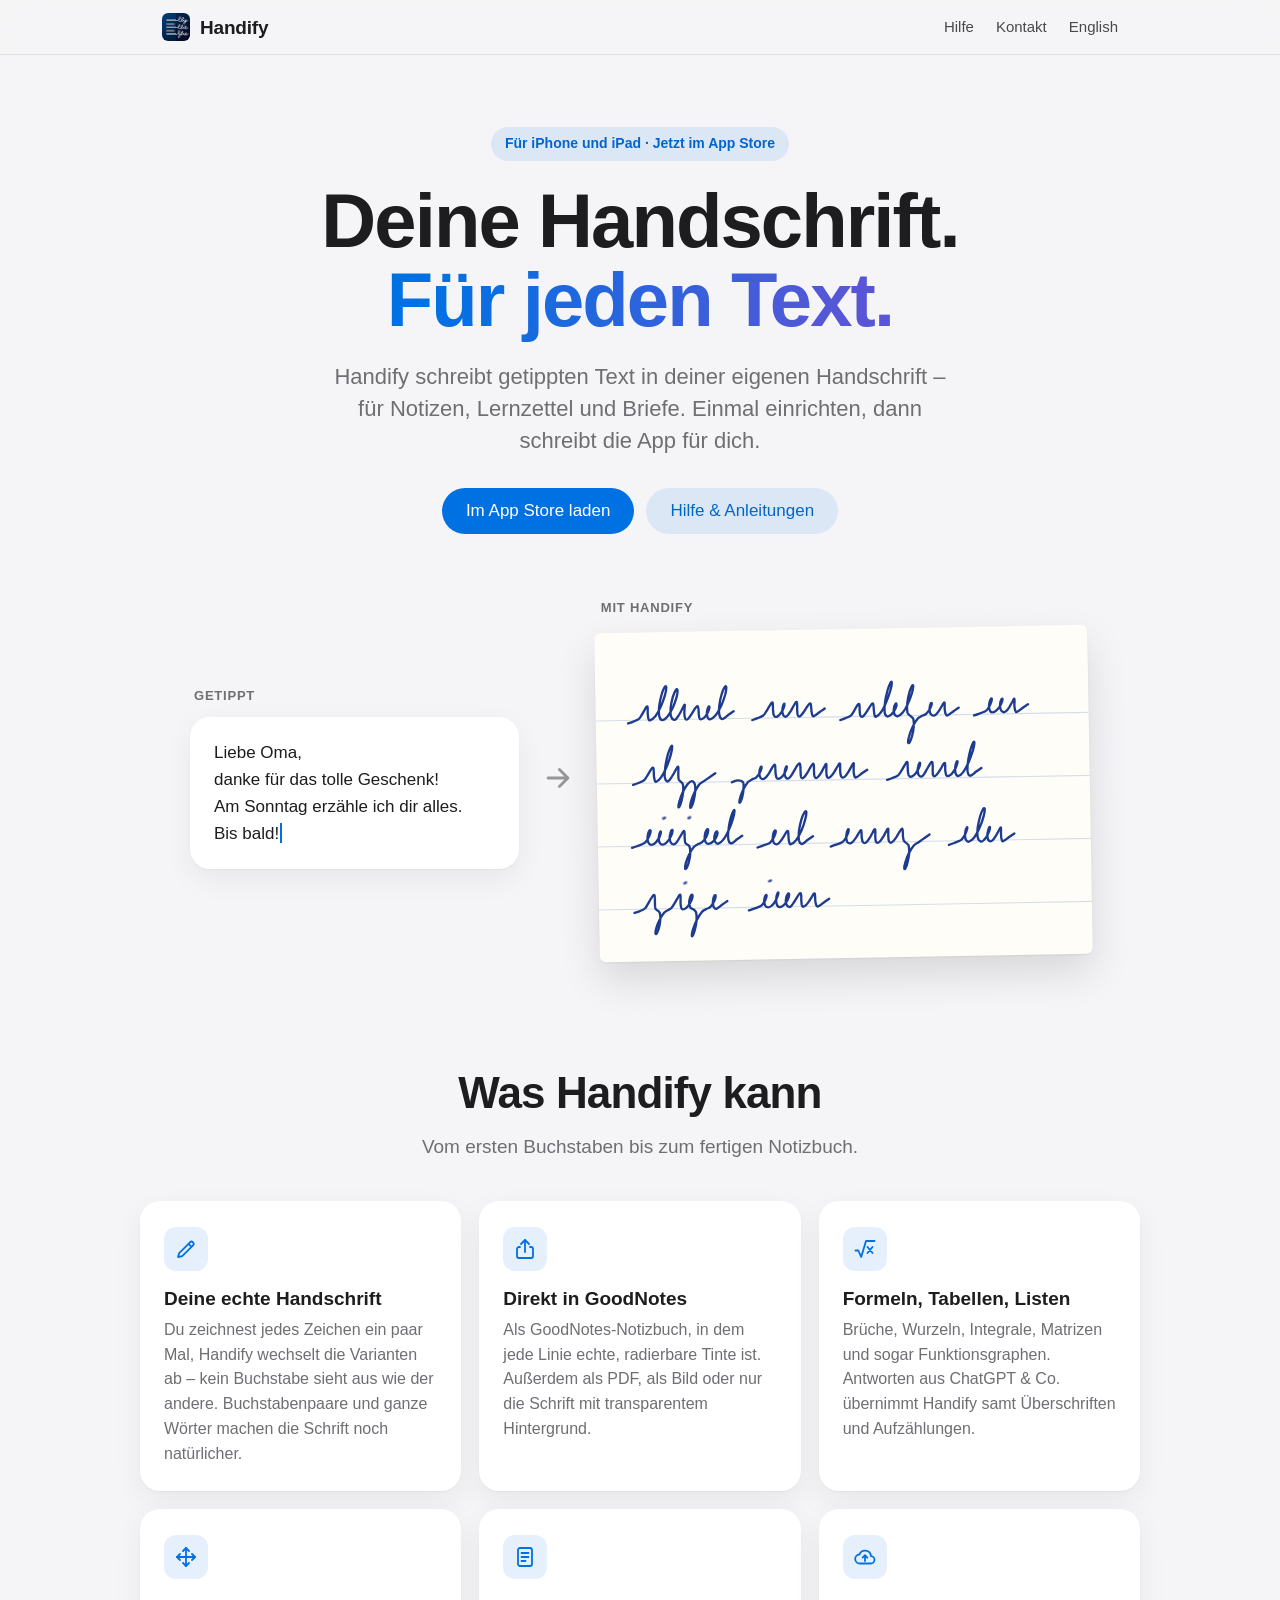
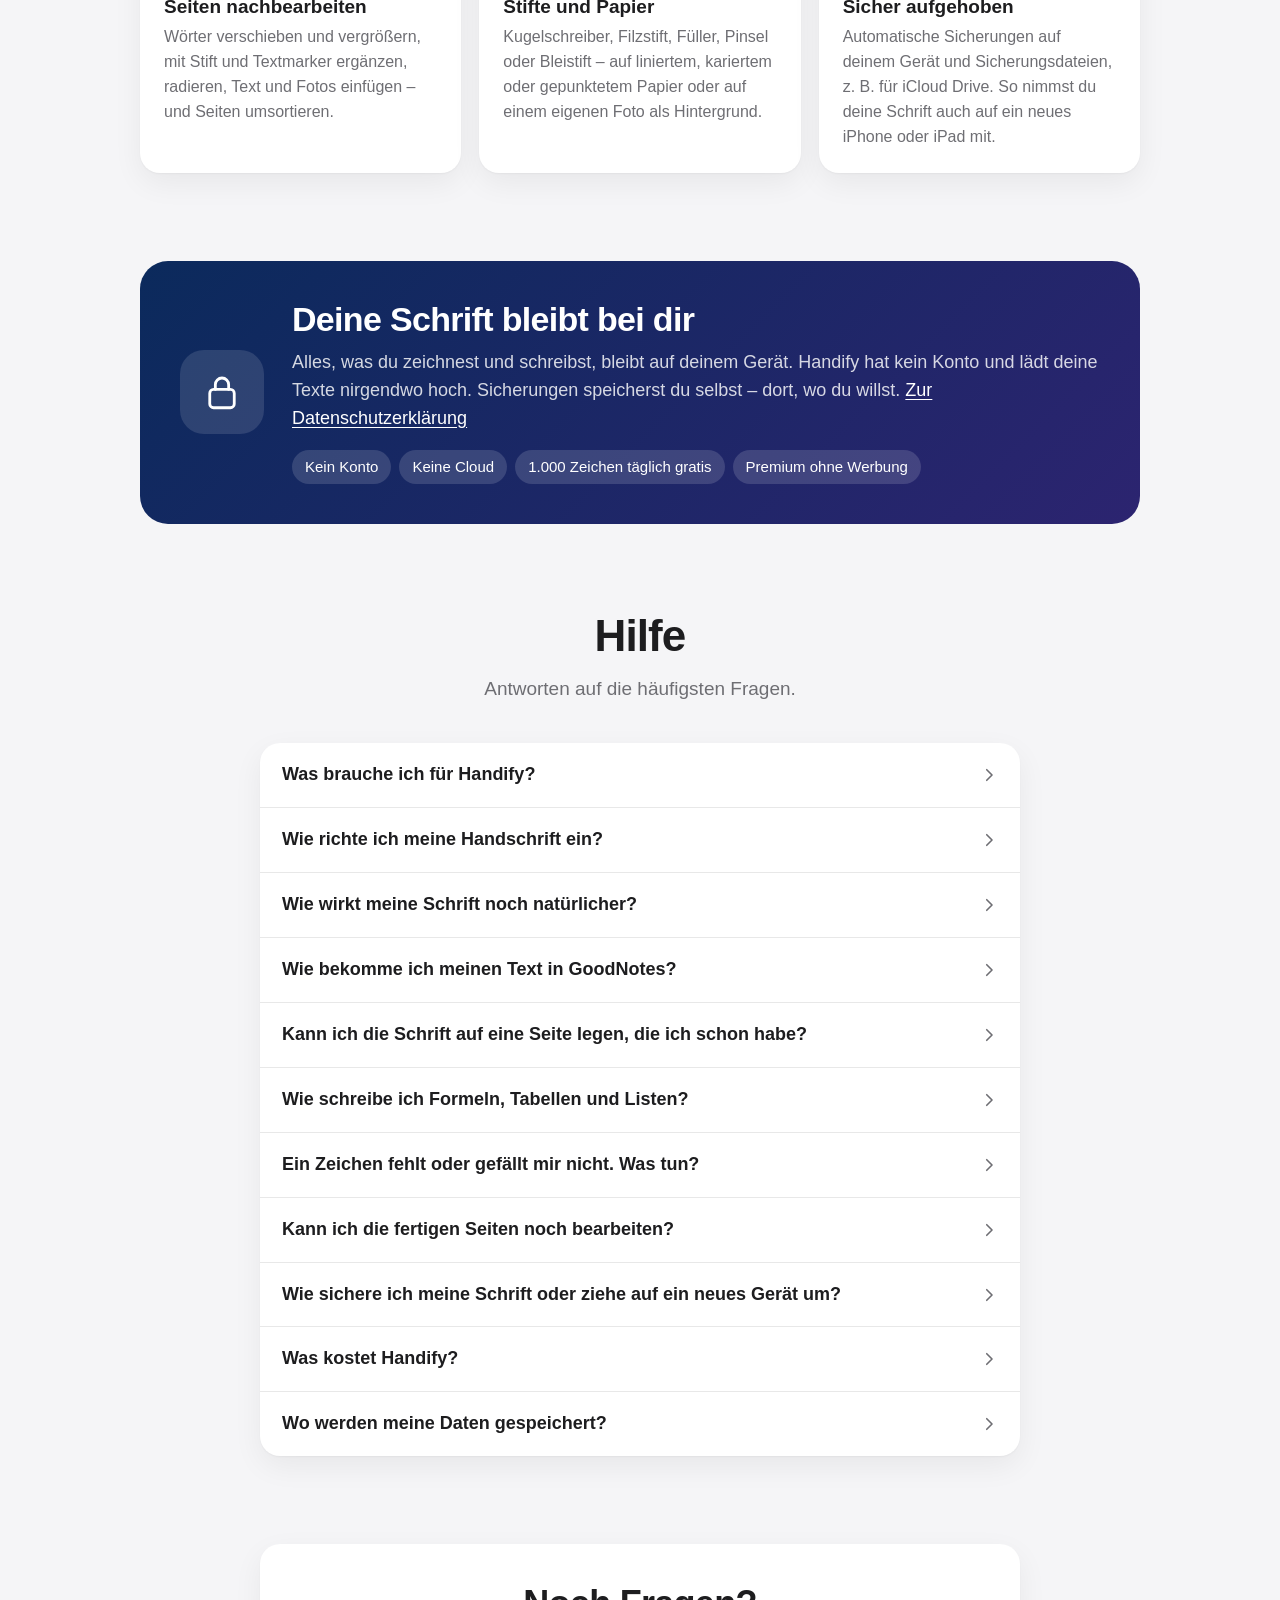
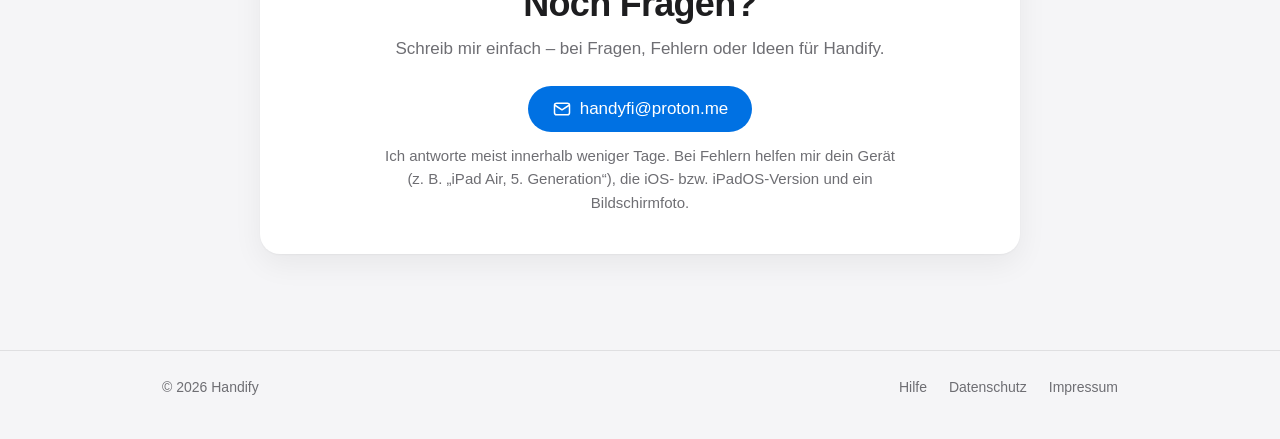
==== commit 03220618: "Englische Seiten: Startseite mit Hilfe (/en/) und Datenschutzerklärung (/en/privacy/), Sprachlinks C" ====
--- a/index.html
+++ b/index.html
@@ -8,6 +8,8 @@
   <meta name="theme-color" content="#f5f5f7" media="(prefers-color-scheme: light)">
   <meta name="theme-color" content="#000000" media="(prefers-color-scheme: dark)">
   <link rel="canonical" href="https://handifyapp.github.io/">
+  <link rel="alternate" hreflang="de" href="https://handifyapp.github.io/">
+  <link rel="alternate" hreflang="en" href="https://handifyapp.github.io/en/">
   <meta property="og:type" content="website">
   <meta property="og:site_name" content="Handify">
   <meta property="og:title" content="Handify – Deine Handschrift für jeden Text">
@@ -31,6 +33,7 @@
       <nav class="nav" aria-label="Seitenbereiche">
         <a href="#hilfe">Hilfe</a>
         <a href="#kontakt">Kontakt</a>
+        <a href="/en/" hreflang="en" lang="en">English</a>
       </nav>
     </div>
   </header>
